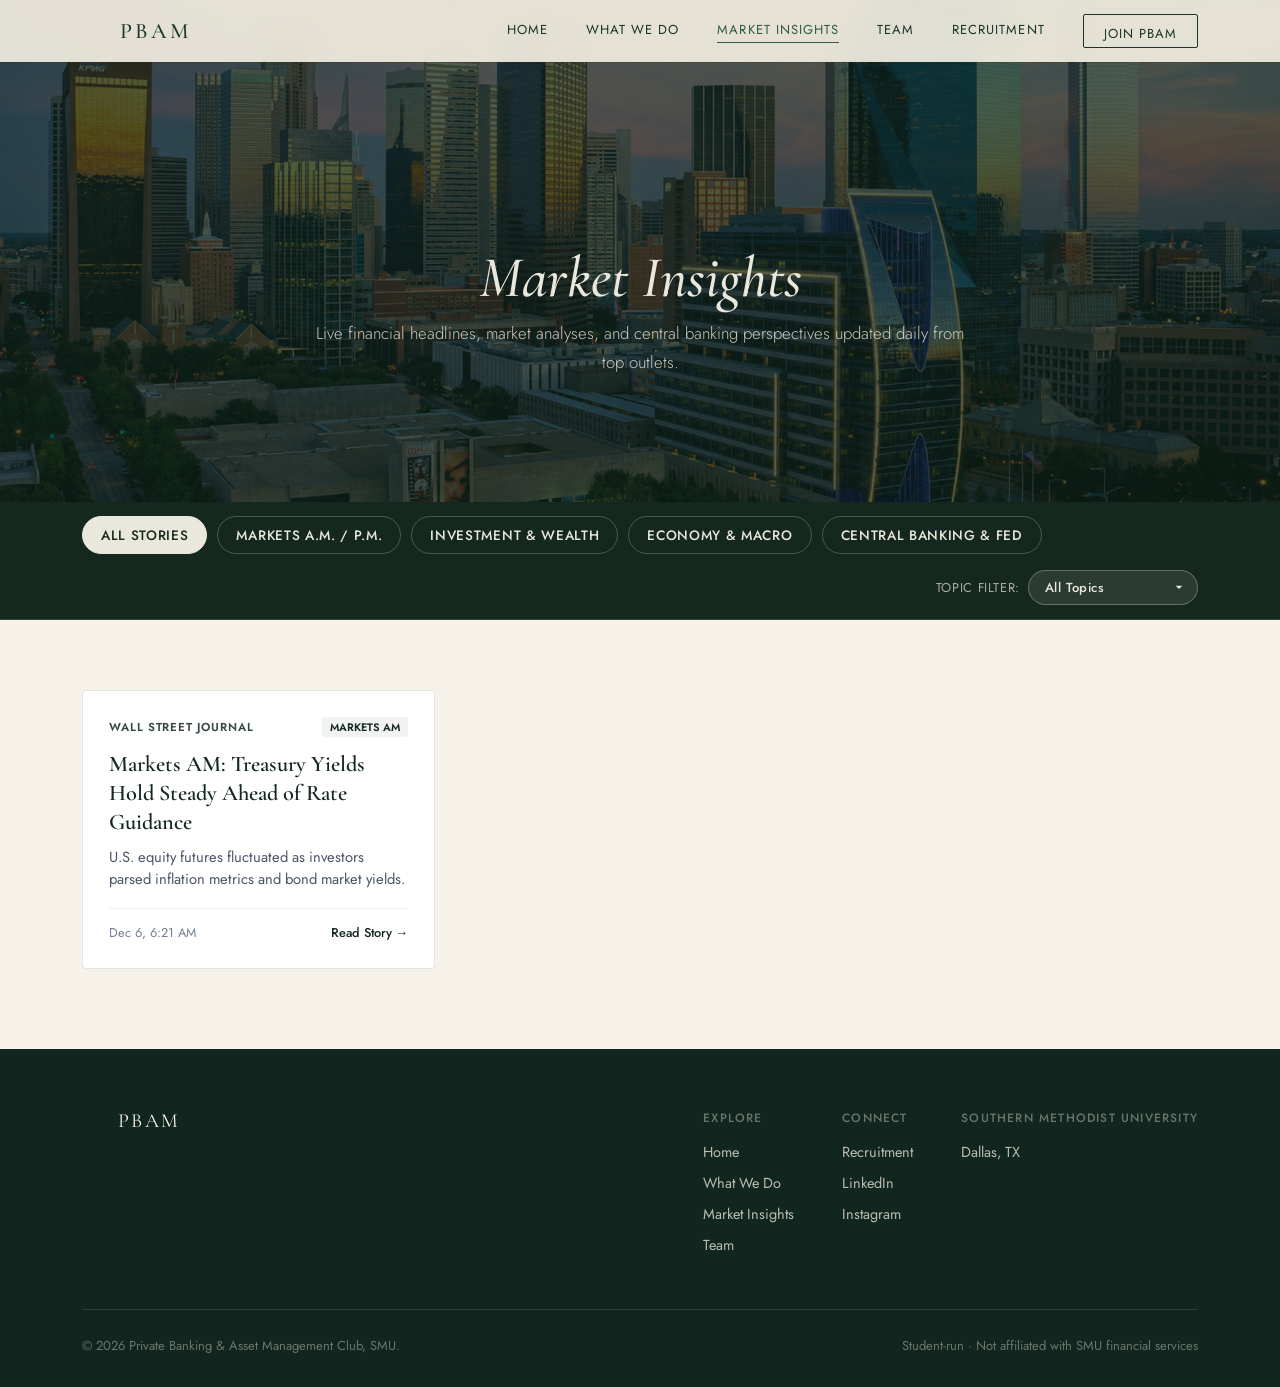
==== market-insights.html @ c7b8194e "markets.final" ====
<!DOCTYPE html>
<html lang="en">
<head>
<meta charset="UTF-8">
<meta name="viewport" content="width=device-width, initial-scale=1.0">
<title>Market Insights — PBAM SMU</title>
<meta name="description" content="Latest financial headlines, market trends, and economic perspectives curated by PBAM.">
<link rel="preconnect" href="https://fonts.googleapis.com">
<link rel="preconnect" href="https://fonts.gstatic.com" crossorigin>
<link href="https://fonts.googleapis.com/css2?family=Cormorant+Garamond:ital,wght@0,400;0,500;0,600;1,400&family=Jost:wght@300;400;500;600&display=swap" rel="stylesheet">
<link rel="stylesheet" href="styles.css">

<style>
  /* HERO SECTION WITH SKYLINE BACKGROUND */
  .page-hero {
    position: relative !important;
    background-image: url('images/dallas-jpm skyline.png') !important;
    background-size: cover !important;
    background-position: center center !important;
    background-repeat: no-repeat !important;
    background-color: #152820 !important;
    overflow: hidden;
    padding: 80px 0 60px 0 !important;
    text-align: center !important;
  }

  .page-hero::before {
    content: "";
    position: absolute;
    top: 0;
    left: 0;
    width: 100%;
    height: 100%;
    background-color: rgba(15, 35, 25, 0.72);
    z-index: 1;
  }

  .page-hero-inner {
    position: relative;
    z-index: 2;
  }

  .page-hero h1 {
    font-family: 'Cormorant Garamond', serif !important;
    font-style: italic !important;
    color: #EAE8DC !important;
    margin: 0 auto 10px auto !important;
  }

  .page-hero p {
    color: rgba(234, 232, 220, 0.85);
    max-width: 650px;
    margin: 0 auto;
    font-size: 1.05rem;
  }

  /* TOPIC TABS & SUB-FILTER BAR INLINE LAYOUT */
  .filter-bar-section {
    background-color: #152820;
    border-bottom: 1px solid rgba(234, 232, 220, 0.15);
    padding: 14px 0;
    position: sticky;
    top: 0;
    z-index: 10;
  }

  .filter-wrapper {
    display: flex;
    justify-content: space-between;
    align-items: center;
    gap: 16px;
    flex-wrap: wrap;
  }

  .filter-tabs {
    display: flex;
    align-items: center;
    gap: 10px;
    flex-wrap: wrap;
  }

  .tab-btn {
    background: transparent;
    border: 1px solid rgba(234, 232, 220, 0.25);
    color: #EAE8DC;
    padding: 8px 18px;
    font-family: 'Jost', sans-serif;
    font-size: 0.85rem;
    font-weight: 500;
    letter-spacing: 0.05em;
    text-transform: uppercase;
    border-radius: 20px;
    cursor: pointer;
    transition: all 0.2s ease;
  }

  .tab-btn:hover,
  .tab-btn.active {
    background-color: #EAE8DC;
    color: #152820;
    border-color: #EAE8DC;
  }

  /* INLINE TOPIC DROPDOWN (FIXED SCALING & WIDTH) */
  .subfilter-container {
    display: flex;
    align-items: center;
    gap: 8px;
    margin-left: auto;
    flex-shrink: 0;
  }

  .subfilter-label {
    color: rgba(234, 232, 220, 0.7);
    font-size: 0.8rem;
    font-family: 'Jost', sans-serif;
    text-transform: uppercase;
    letter-spacing: 0.05em;
    white-space: nowrap;
  }

  .subfilter-select {
    background-color: rgba(234, 232, 220, 0.1);
    color: #EAE8DC;
    border: 1px solid rgba(234, 232, 220, 0.3);
    border-radius: 20px;
    padding: 7px 32px 7px 16px;
    font-family: 'Jost', sans-serif;
    font-size: 0.82rem;
    font-weight: 500;
    letter-spacing: 0.03em;
    cursor: pointer;
    outline: none;
    transition: all 0.2s ease;
    
    /* Locked size and ellipsis truncation */
    width: 170px;
    box-sizing: border-box;
    text-overflow: ellipsis;
    white-space: nowrap;
    overflow: hidden;

    /* Custom drop arrow */
    appearance: none;
    -webkit-appearance: none;
    -moz-appearance: none;
    background-image: url("data:image/svg+xml;utf8,<svg fill='%23EAE8DC' height='16' viewBox='0 0 24 24' width='16' xmlns='http://www.w3.org/2000/svg'><path d='M7 10l5 5 5-5z'/></svg>");
    background-repeat: no-repeat;
    background-position: right 10px center;
  }

  .subfilter-select:hover,
  .subfilter-select:focus {
    background-color: rgba(234, 232, 220, 0.2);
    border-color: #EAE8DC;
  }

  .subfilter-select option {
    background-color: #152820;
    color: #EAE8DC;
  }

  /* INSIGHTS GRID & CARDS */
  .insights-section {
    padding: 50px 0 80px 0;
  }

  .insights-grid {
    display: grid;
    grid-template-columns: repeat(auto-fill, minmax(320px, 1fr));
    gap: 28px;
    margin-top: 20px;
  }

  .insight-card {
    background-color: #ffffff;
    border: 1px solid rgba(21, 40, 32, 0.12);
    border-radius: 4px;
    padding: 26px;
    display: flex;
    flex-direction: column;
    justify-content: space-between;
    transition: transform 0.25s ease, box-shadow 0.25s ease;
    cursor: pointer;
    color: inherit;
  }

  .insight-card:hover {
    transform: translateY(-4px);
    box-shadow: 0 12px 24px rgba(21, 40, 32, 0.08);
  }

  .insight-badge-row {
    display: flex;
    justify-content: space-between;
    align-items: center;
    margin-bottom: 12px;
  }

  .insight-source {
    font-size: 0.72rem;
    font-weight: 600;
    text-transform: uppercase;
    letter-spacing: 0.08em;
    color: #152820;
    opacity: 0.85;
  }

  .insight-category {
    font-size: 0.68rem;
    font-weight: 600;
    text-transform: uppercase;
    padding: 2px 8px;
    background-color: rgba(21, 40, 32, 0.06);
    border-radius: 3px;
    color: #152820;
  }

  .insight-title {
    font-family: 'Cormorant Garamond', serif;
    font-size: 1.4rem;
    line-height: 1.3;
    font-weight: 600;
    color: #152820;
    margin-bottom: 10px;
  }

  .insight-snippet {
    font-size: 0.92rem;
    line-height: 1.5;
    color: #4a5568;
    margin-bottom: 18px;
  }

  .insight-meta {
    font-size: 0.8rem;
    color: #718096;
    display: flex;
    justify-content: space-between;
    align-items: center;
    border-top: 1px solid rgba(0,0,0,0.06);
    padding-top: 14px;
    margin-top: auto;
  }

  .insight-link {
    font-weight: 500;
    color: #152820;
  }

  .loading-state {
    text-align: center;
    padding: 40px;
    font-size: 1.1rem;
    color: #152820;
    grid-column: 1 / -1;
  }

  /* ARTICLE POPUP MODAL STYLES */
  .modal-overlay {
    position: fixed;
    top: 0;
    left: 0;
    width: 100vw;
    height: 100vh;
    background-color: rgba(15, 35, 25, 0.75);
    backdrop-filter: blur(4px);
    display: flex;
    align-items: center;
    justify-content: center;
    z-index: 1000;
    opacity: 0;
    visibility: hidden;
    transition: opacity 0.3s ease, visibility 0.3s ease;
    padding: 20px;
  }

  .modal-overlay.active {
    opacity: 1;
    visibility: visible;
  }

  .modal-container {
    background-color: #ffffff;
    width: 100%;
    max-width: 680px;
    max-height: 85vh;
    border-radius: 8px;
    box-shadow: 0 20px 40px rgba(0, 0, 0, 0.25);
    position: relative;
    display: flex;
    flex-direction: column;
    overflow: hidden;
    animation: modalSlideUp 0.3s ease forwards;
  }

  @keyframes modalSlideUp {
    from { transform: translateY(20px); opacity: 0; }
    to { transform: translateY(0); opacity: 1; }
  }

  .modal-close {
    position: absolute;
    top: 16px;
    right: 20px;
    background: none;
    border: none;
    font-size: 2rem;
    color: #152820;
    cursor: pointer;
    line-height: 1;
    opacity: 0.6;
    transition: opacity 0.2s;
    z-index: 2;
  }

  .modal-close:hover {
    opacity: 1;
  }

  .modal-header {
    padding: 30px 30px 15px 30px;
    border-bottom: 1px solid rgba(21, 40, 32, 0.1);
  }

  .modal-badge-row {
    display: flex;
    gap: 10px;
    align-items: center;
    margin-bottom: 12px;
  }

  .modal-title {
    font-family: 'Cormorant Garamond', serif;
    font-size: 1.8rem;
    line-height: 1.25;
    color: #152820;
    margin: 0 0 10px 0;
  }

  .modal-date {
    font-size: 0.82rem;
    color: #718096;
  }

  .modal-body {
    padding: 24px 30px 30px 30px;
    overflow-y: auto;
    display: flex;
    flex-direction: column;
    gap: 24px;
  }

  .modal-content {
    font-family: 'Jost', sans-serif;
    font-size: 1.05rem;
    line-height: 1.65;
    color: #2d3748;
    white-space: pre-wrap;
  }

  .modal-external-btn {
    display: inline-block;
    align-self: flex-start;
    background-color: #152820;
    color: #EAE8DC;
    padding: 12px 22px;
    border-radius: 4px;
    font-family: 'Jost', sans-serif;
    font-size: 0.88rem;
    font-weight: 500;
    text-decoration: none;
    transition: background-color 0.2s ease;
  }

  .modal-external-btn:hover {
    background-color: #234235;
  }
</style>
</head>
<body>

<a href="#main" class="skip-link">Skip to content</a>

<svg style="display:none">
  <symbol id="col-icon" viewBox="0 0 60 60">
    <line x1="8" y1="10" x2="52" y2="10"/>
    <line x1="11" y1="15" x2="49" y2="15"/>
    <line x1="14" y1="20" x2="17" y2="46"/>
    <line x1="24" y1="20" x2="24" y2="46"/>
    <line x1="30" y1="20" x2="30" y2="46"/>
    <line x1="36" y1="20" x2="36" y2="46"/>
    <line x1="46" y1="20" x2="43" y2="46"/>
    <line x1="9" y1="50" x2="51" y2="50"/>
  </symbol>
</svg>

<header id="siteHeader" class="static-light">
  <nav class="wrap">
    <a href="index.html" class="brand">
      <svg class="col-mark" viewBox="0 0 60 60"><use href="#col-icon"/></svg>
      <span class="brand-name">PBAM</span>
    </a>
    <button class="nav-toggle" id="navToggle" aria-label="Toggle menu">
      <span></span><span></span><span></span>
    </button>
    <div class="nav-links" id="navLinks">
      <a href="index.html">Home</a>
      <a href="what-we-do.html">What We Do</a>
      <a href="market-insights.html" aria-current="page">Market Insights</a>
      <a href="team.html">Team</a>
      <a href="recruitment.html">Recruitment</a>
      <a href="recruitment.html" class="nav-cta">Join PBAM</a>
    </div>
  </nav>
</header>

<main id="main">

  <!-- PAGE HERO -->
  <section class="page-hero">
    <div class="wrap page-hero-inner">
      <h1>Market Insights</h1>
      <p>Live financial headlines, market analyses, and central banking perspectives updated daily from top outlets.</p>
    </div>
  </section>

  <!-- TOPIC TABS & INLINE SUB-TOPIC FILTER BAR -->
  <div class="filter-bar-section">
    <div class="wrap filter-wrapper">
      <div class="filter-tabs">
        <button class="tab-btn active" data-filter="all">All Stories</button>
        <button class="tab-btn" data-filter="markets">Markets A.M. / P.M.</button>
        <button class="tab-btn" data-filter="investment">Investment & Wealth</button>
        <button class="tab-btn" data-filter="economy">Economy & Macro</button>
        <button class="tab-btn" data-filter="fed">Central Banking & Fed</button>
      </div>

      <div class="subfilter-container">
        <span class="subfilter-label">Topic Filter:</span>
        <select id="subtopicSelect" class="subfilter-select">
          <option value="all">All Topics</option>
        </select>
      </div>
    </div>
  </div>

  <!-- INSIGHTS FEED -->
  <section class="insights-section">
    <div class="wrap">
      <div id="news-feed" class="insights-grid">
        <div class="loading-state">Fetching live headlines...</div>
      </div>
    </div>
  </section>

  <!-- ARTICLE POPUP MODAL -->
  <div id="articleModal" class="modal-overlay" aria-hidden="true">
    <div class="modal-container" role="dialog" aria-modal="true">
      <button id="modalCloseBtn" class="modal-close" aria-label="Close modal">&times;</button>
      <div class="modal-header">
        <div class="modal-badge-row">
          <span id="modalSource" class="insight-source"></span>
          <span id="modalCategory" class="insight-category"></span>
        </div>
        <h2 id="modalTitle" class="modal-title"></h2>
        <div id="modalDate" class="modal-date"></div>
      </div>
      <div class="modal-body">
        <div id="modalSnippet" class="modal-content"></div>
        <a id="modalExternalLink" href="#" target="_blank" rel="noopener noreferrer" class="modal-external-btn">
          Read Full Story on Original Source &rarr;
        </a>
      </div>
    </div>
  </div>

</main>

<footer>
  <div class="wrap">
    <div class="foot-top">
      <div class="foot-brand">
        <svg class="col-mark" viewBox="0 0 60 60"><use href="#col-icon"/></svg>
        <span class="foot-brand-name">PBAM</span>
      </div>
      <div class="foot-links">
        <div class="foot-col">
          <h4>Explore</h4>
          <a href="index.html">Home</a>
          <a href="what-we-do.html">What We Do</a>
          <a href="market-insights.html">Market Insights</a>
          <a href="team.html">Team</a>
        </div>
        <div class="foot-col">
          <h4>Connect</h4>
          <a href="recruitment.html">Recruitment</a>
          <a href="https://www.linkedin.com" target="_blank" rel="noopener noreferrer">LinkedIn</a>
          <a href="https://www.instagram.com" target="_blank" rel="noopener noreferrer">Instagram</a>
        </div>
        <div class="foot-col">
          <h4>Southern Methodist University</h4>
          <p>Dallas, TX</p>
        </div>
      </div>
    </div>
    <div class="foot-bottom">
      <span>&copy; 2026 Private Banking &amp; Asset Management Club, SMU.</span>
      <span>Student-run &middot; Not affiliated with SMU financial services</span>
    </div>
  </div>
</footer>

<!-- MULTI-SOURCE RSS FETCH ENGINE -->
<script>
  let allArticles = [];

  const FEEDS = [
    // Custom Zapier Email-to-RSS Feed
    { 
      source: 'Wall Street Journal', 
      topic: 'markets', 
      badgeTopic: 'Markets AM', 
      url: 'https://zapier.com/engine/rss/28527479/pbam-markets-wsj',
      isZapier: true 
    },
    
    // Standard Topics
    { source: 'Wall Street Journal', topic: 'fed', badgeTopic: 'Central Banking', url: 'https://news.google.com/rss/search?q=site:wsj.com+"Federal+Reserve"+OR+"Central+Bank"-politics&hl=en-US&gl=US&ceid=US:en' },
    { source: 'Wall Street Journal', topic: 'economy', badgeTopic: 'Economy', url: 'https://feeds.a.dj.com/rss/RSSWSJDIEconomics.xml' },
    { source: 'Wall Street Journal', topic: 'economy', badgeTopic: 'Consumers', url: 'https://news.google.com/rss/search?q=site:wsj.com+consumer+spending+economy-politics&hl=en-US&gl=US&ceid=US:en' },
    { source: 'Wall Street Journal', topic: 'economy', badgeTopic: 'Housing', url: 'https://news.google.com/rss/search?q=site:wsj.com+housing+real+estate+economy-politics&hl=en-US&gl=US&ceid=US:en' },
    { source: 'Wall Street Journal', topic: 'economy', badgeTopic: 'Jobs', url: 'https://news.google.com/rss/search?q=site:wsj.com+jobs+employment+labor-politics&hl=en-US&gl=US&ceid=US:en' },
    { source: 'Wall Street Journal', topic: 'economy', badgeTopic: 'Trade', url: 'https://news.google.com/rss/search?q=site:wsj.com+trade+imports+exports-politics&hl=en-US&gl=US&ceid=US:en' },

    // Financial Times Feeds
    { source: 'Financial Times', topic: 'economy', badgeTopic: 'US Economy', url: 'https://www.ft.com/us-economy?format=rss' },
    { source: 'Financial Times', topic: 'economy', badgeTopic: 'Global Economy', url: 'https://www.ft.com/global-economy?format=rss' },
    { source: 'Financial Times', topic: 'economy', badgeTopic: 'Emerging Markets', url: 'https://www.ft.com/emerging-markets?format=rss' },
    { source: 'Financial Times', topic: 'investment', badgeTopic: 'Tech', url: 'https://www.ft.com/technology?format=rss' },
    { source: 'Financial Times', topic: 'investment', badgeTopic: 'Companies', url: 'https://www.ft.com/companies?format=rss' },
    
    // Central Banking & J.P. Morgan Insights
    { source: 'Federal Reserve Policy', topic: 'fed', badgeTopic: 'Monetary Policy', url: 'https://news.google.com/rss/search?q="Federal+Reserve"+OR+"Monetary+Policy"+-politics+-election&hl=en-US&gl=US&ceid=US:en' },
    { source: 'J.P. Morgan Private Bank', topic: 'investment', badgeTopic: 'Wealth & Strategy', url: 'https://news.google.com/rss/search?q="J.P.+Morgan+Private+Bank"+insights&hl=en-US&gl=US&ceid=US:en' }
  ];

  const POLITICAL_KEYWORDS = ['election', 'trump', 'biden', 'vance', 'democrat', 'republican', 'campaign', 'vote', 'polling', 'congressional', 'parliament'];
  const ACTION_REQUIRED_KEYWORDS = ['action required', 'set a password', 'verify your account', 'confirm your email', 'reset password'];

  function cleanTitle(rawTitle) {
    if (!rawTitle) return '';
    return rawTitle.replace(/\s*-\s*[^-]+$/, '').trim();
  }

  // Formats date into "MMM D" or "MMM D, h:mm A" depending on includeTime
  function formatArticleDate(dateInput, includeTime = false) {
    if (!dateInput) return '';
    const dateObj = (dateInput instanceof Date) ? dateInput : new Date(dateInput);
    
    if (isNaN(dateObj.getTime())) return '';

    const months = ['Jan', 'Feb', 'Mar', 'Apr', 'May', 'Jun', 'Jul', 'Aug', 'Sep', 'Oct', 'Nov', 'Dec'];
    const month = months[dateObj.getMonth()];
    const day = dateObj.getDate();

    if (!includeTime) {
      return `${month} ${day}`;
    }

    let hours = dateObj.getHours();
    const minutes = dateObj.getMinutes().toString().padStart(2, '0');
    const ampm = hours >= 12 ? 'PM' : 'AM';

    hours = hours % 12;
    hours = hours ? hours : 12;

    return `${month} ${day}, ${hours}:${minutes} ${ampm}`;
  }

  async function fetchZapierFeed(feedUrl) {
    const response = await fetch(feedUrl);
    const text = await response.text();
    const xmlDoc = new DOMParser().parseFromString(text, 'text/xml');
    const items = xmlDoc.querySelectorAll('item');

    return Array.from(items).map(item => {
      const title = item.querySelector('title')?.textContent || 'Market News Update';
      const link = item.querySelector('link')?.textContent || item.querySelector('guid')?.textContent || 'https://www.wsj.com';
      const pubDate = item.querySelector('pubDate')?.textContent || item.querySelector('date')?.textContent || '';
      const rawContent = item.querySelector('description')?.textContent || item.querySelector('encoded')?.textContent || '';

      const tempDiv = document.createElement('div');
      tempDiv.innerHTML = rawContent;
      const fullText = (tempDiv.textContent || tempDiv.innerText || '').trim();

      return {
        title: cleanTitle(title),
        link: link,
        pubDate: pubDate,
        fullContent: fullText,
        snippet: fullText.length > 130 ? fullText.substring(0, 130) + '...' : fullText || 'Click to view story details.'
      };
    });
  }

  async function loadAllFeeds() {
    allArticles = [];
    const now = new Date();
    
    const sevenDaysInMs = 7 * 24 * 60 * 60 * 1000;
    const twentyDaysInMs = 20 * 24 * 60 * 60 * 1000;

    const fetchPromises = FEEDS.map(async (feed) => {
      try {
        let items = [];

        if (feed.isZapier) {
          items = await fetchZapierFeed(feed.url);
        } else {
          const apiUrl = `https://api.rss2json.com/v1/api.json?rss_url=${encodeURIComponent(feed.url)}`;
          const res = await fetch(apiUrl);
          const data = await res.json();
          if (data.status === 'ok' && data.items) {
            items = data.items;
          }
        }

        items.forEach(item => {
          const rawDateStr = item.pubDate || item.pubdate;
          const articleDate = rawDateStr ? new Date(rawDateStr) : null;
          const validDate = (articleDate && !isNaN(articleDate.getTime())) ? articleDate : new Date();

          const cleanedTitle = cleanTitle(item.title);
          const titleLower = cleanedTitle.toLowerCase();
          const contentLower = (item.fullContent || item.description || '').toLowerCase();

          const isActionRequired = ACTION_REQUIRED_KEYWORDS.some(k => titleLower.includes(k) || contentLower.includes(k));
          if (isActionRequired) return;

          const isPolitical = POLITICAL_KEYWORDS.some(keyword => titleLower.includes(keyword));

          const maxAllowedAgeMs = (feed.topic === 'markets') ? twentyDaysInMs : sevenDaysInMs;
          const isRecent = (now - validDate) <= maxAllowedAgeMs || !rawDateStr;

          if (isRecent && !isPolitical) {
            let fullContent = item.fullContent;
            let snippet = item.snippet;

            if (!fullContent) {
              const tempDiv = document.createElement('div');
              tempDiv.innerHTML = item.description || item.content || '';
              fullContent = (tempDiv.textContent || tempDiv.innerText || '').trim();
              snippet = fullContent.length > 130 ? fullContent.substring(0, 130) + '...' : fullContent || 'Click to view story details.';
            }

            let badgeTopic = feed.badgeTopic;
            let externalLink = item.link || 'https://www.wsj.com';

            if (feed.isZapier) {
              const hour = validDate.getHours();

              // Window: 3 AM (inclusive) to 12 PM (exclusive) -> Markets AM
              if (hour >= 3 && hour < 12) {
                badgeTopic = 'Markets AM';
                externalLink = 'https://www.wsj.com/newsletters/markets-am?eafs_enabled=false';
              } else {
                badgeTopic = 'Markets PM';
                externalLink = 'https://www.wsj.com/newsletters/markets-pm?eafs_enabled=false';
              }
            }

            // Only include the time string for Markets AM / PM articles
            const isMarketAmPm = badgeTopic === 'Markets AM' || badgeTopic === 'Markets PM';

            allArticles.push({
              title: cleanedTitle,
              link: externalLink,
              source: feed.source,
              topic: feed.topic,
              badgeTopic: badgeTopic,
              date: validDate,
              dateStr: formatArticleDate(validDate, isMarketAmPm),
              snippet: snippet,
              fullContent: fullContent || snippet
            });
          }
        });
      } catch (err) {
        console.warn(`Failed loading feed: ${feed.source}`, err);
      }
    });

    await Promise.all(fetchPromises);

    allArticles.sort((a, b) => b.date - a.date);

    if (allArticles.length === 0) {
      renderFallbackArticles();
    } else {
      updateSubtopicDropdown('all');
      renderArticles('all', 'all');
    }
  }

  function updateSubtopicDropdown(filterCategory) {
    const select = document.getElementById('subtopicSelect');
    select.innerHTML = '<option value="all">All Topics</option>';

    const categoryArticles = filterCategory === 'all'
      ? allArticles
      : allArticles.filter(a => a.topic === filterCategory);

    const uniqueTopics = [...new Set(categoryArticles.map(a => a.badgeTopic))].sort();

    uniqueTopics.forEach(topic => {
      const option = document.createElement('option');
      option.value = topic;
      option.textContent = topic;
      select.appendChild(option);
    });
  }

  function renderArticles(filterCategory, filterSubtopic = 'all') {
    const feedContainer = document.getElementById('news-feed');
    feedContainer.innerHTML = '';

    let filtered = filterCategory === 'all' 
      ? allArticles 
      : allArticles.filter(a => a.topic === filterCategory);

    if (filterSubtopic !== 'all') {
      filtered = filtered.filter(a => a.badgeTopic === filterSubtopic);
    }

    if (filtered.length === 0) {
      feedContainer.innerHTML = '<div class="loading-state">No stories found matching this topic filter.</div>';
      return;
    }

    filtered.forEach((item) => {
      const card = document.createElement('div');
      card.className = 'insight-card';

      card.innerHTML = `
        <div>
          <div class="insight-badge-row">
            <span class="insight-source">${item.source}</span>
            <span class="insight-category">${item.badgeTopic}</span>
          </div>
          <div class="insight-title">${item.title}</div>
          <div class="insight-snippet">${item.snippet}</div>
        </div>
        <div class="insight-meta">
          <span>${item.dateStr}</span>
          <span class="insight-link">Read Story &rarr;</span>
        </div>
      `;

      card.addEventListener('click', () => openArticleModal(item));
      feedContainer.appendChild(card);
    });
  }

  function renderFallbackArticles() {
    const now = new Date();
    allArticles = [
      { 
        title: "Markets AM: Treasury Yields Hold Steady Ahead of Rate Guidance", 
        link: "https://www.wsj.com/newsletters/markets-am?eafs_enabled=false", 
        source: "Wall Street Journal", 
        topic: "markets", 
        badgeTopic: "Markets AM", 
        date: now, 
        dateStr: formatArticleDate(now, true), 
        snippet: "U.S. equity futures fluctuated as investors parsed inflation metrics and bond market yields.",
        fullContent: "U.S. equity futures fluctuated as investors parsed inflation metrics and bond market yields. Federal Reserve officials are closely watching upcoming CPI data to evaluate upcoming monetary policy options."
      }
    ];
    updateSubtopicDropdown('all');
    renderArticles('all', 'all');
  }

  /* MODAL CONTROL FUNCTIONS */
  function openArticleModal(item) {
    document.getElementById('modalSource').textContent = item.source;
    document.getElementById('modalCategory').textContent = item.badgeTopic;
    document.getElementById('modalTitle').textContent = item.title;
    document.getElementById('modalDate').textContent = item.dateStr;
    document.getElementById('modalSnippet').textContent = item.fullContent || item.snippet;
    document.getElementById('modalExternalLink').href = item.link;

    const modal = document.getElementById('articleModal');
    modal.classList.add('active');
    modal.setAttribute('aria-hidden', 'false');
    document.body.style.overflow = 'hidden';
  }

  function closeArticleModal() {
    const modal = document.getElementById('articleModal');
    modal.classList.remove('active');
    modal.setAttribute('aria-hidden', 'true');
    document.body.style.overflow = '';
  }

  /* EVENT LISTENERS */
  document.getElementById('modalCloseBtn').addEventListener('click', closeArticleModal);

  document.getElementById('articleModal').addEventListener('click', (e) => {
    if (e.target.id === 'articleModal') {
      closeArticleModal();
    }
  });

  document.addEventListener('keydown', (e) => {
    if (e.key === 'Escape') {
      closeArticleModal();
    }
  });

  document.querySelectorAll('.tab-btn').forEach(btn => {
    btn.addEventListener('click', (e) => {
      document.querySelectorAll('.tab-btn').forEach(b => b.classList.remove('active'));
      e.target.classList.add('active');
      const categoryFilter = e.target.getAttribute('data-filter');
      
      updateSubtopicDropdown(categoryFilter);
      renderArticles(categoryFilter, 'all');
    });
  });

  document.getElementById('subtopicSelect').addEventListener('change', (e) => {
    const activeTab = document.querySelector('.tab-btn.active').getAttribute('data-filter');
    const selectedSubtopic = e.target.value;
    renderArticles(activeTab, selectedSubtopic);
  });

  document.addEventListener('DOMContentLoaded', loadAllFeeds);
</script>

<script src="script.js"></script>
</body>
</html>
---- styles.css ----
/* =========================================================
   PBAM — Private Banking & Asset Management Club, SMU
   Palette: Cream #F3EEE1 / Cream-2 #EAE3D2 / Sage #95AC91
            Forest #3E6B50 / Ink #152820 / Ink-2 #0F1E17
   ========================================================= */

:root{
  --cream:#F6F2E9;
  --cream-2:#EBEAE0;
  --sage:#8EAA95;
  --forest:#2E5A46;
  --ink:#18352A;
  --ink-2:#11261E;
  --line: rgba(21,40,32,0.16);
  --line-light: rgba(246,242,233,0.28);
  --serif: 'Cormorant Garamond', serif;
  --sans: 'Jost', sans-serif;
}
*{margin:0;padding:0;box-sizing:border-box;}
html{scroll-behavior:smooth;}
body{
  background:var(--cream);
  color:var(--ink);
  font-family:var(--sans);
  font-weight:400;
  -webkit-font-smoothing:antialiased;
  overflow-x:hidden;
}
a{color:inherit;text-decoration:none;}
img{max-width:100%;display:block;}
.wrap{max-width:1180px;margin:0 auto;padding:0 32px;}
.eyebrow{
  font-family:var(--sans);
  font-size:12.5px;
  letter-spacing:0.24em;
  text-transform:uppercase;
  font-weight:500;
  color:var(--forest);
}
.eyebrow.on-dark{color:var(--sage);}
h1,h2,h3{font-family:var(--serif);font-weight:500;line-height:1.05;}
:focus-visible{outline:2px solid var(--forest);outline-offset:3px;}
@media (prefers-reduced-motion: reduce){
  *{animation:none !important; transition:none !important;}
  html{scroll-behavior:auto;}
}

/* ---------- Skip link ---------- */
.skip-link{
  position:absolute;left:-999px;top:auto;
  background:var(--ink);color:var(--cream);
  padding:10px 18px;z-index:200;
}
.skip-link:focus{left:16px;top:16px;}

/* ---------- Column mark (shared motif, echoes the club logo) ---------- */
.col-mark{display:block;}
.col-mark path, .col-mark line{
  stroke:currentColor;
  stroke-width:2;
  fill:none;
  stroke-linecap:round;
}

/* ---------- Nav ---------- */
header{
  position:fixed;top:0;left:0;right:0;z-index:100;
  padding:22px 0;
  transition:background .4s ease, padding .4s ease, box-shadow .4s ease;
}
header.scrolled{
  background:rgba(243,238,225,0.92);
  backdrop-filter:blur(10px);
  padding:14px 0;
  box-shadow:0 1px 0 var(--line);
}
/* Inner pages (no full dark hero under the nav) start "scrolled" */
header.static-light{
  background:rgba(243,238,225,0.92);
  backdrop-filter:blur(10px);
  padding:14px 0;
  box-shadow:0 1px 0 var(--line);
}
header.static-light .brand,
header.static-light .nav-links a,
header.static-light .nav-cta{color:var(--ink);}
header.static-light .nav-cta{border-color:var(--ink);}
header.static-light .nav-cta:hover{background:var(--ink);color:var(--cream);}

nav{display:flex;align-items:center;justify-content:space-between;}
.brand{display:flex;align-items:center;gap:12px;color:var(--cream);transition:color .4s ease;}
header.scrolled .brand{color:var(--ink);}
.brand .col-mark{width:26px;height:26px;}
.brand-name{font-family:var(--serif);font-size:22px;letter-spacing:0.14em;font-weight:500;}
.nav-links{display:flex;gap:38px;align-items:center;}
.nav-links a{
  font-size:13px;letter-spacing:0.08em;text-transform:uppercase;
  color:var(--cream);position:relative;padding-bottom:4px;
  transition:color .4s ease;
}
header.scrolled .nav-links a{color:var(--ink);}
.nav-links a::after{
  content:'';position:absolute;left:0;bottom:0;width:0;height:1px;
  background:currentColor;transition:width .3s ease;
}
.nav-links a:hover::after,
.nav-links a[aria-current="page"]::after{width:100%;}
.nav-links a[aria-current="page"]{color:var(--sage);}
header.scrolled .nav-links a[aria-current="page"],
header.static-light .nav-links a[aria-current="page"]{color:var(--forest);}
.nav-cta{
  border:1px solid var(--cream);padding:9px 20px;border-radius:2px;
  font-size:12px;letter-spacing:0.1em;text-transform:uppercase;
  color:var(--cream);transition:all .3s ease;
}
header.scrolled .nav-cta{border-color:var(--ink);color:var(--ink);}
.nav-cta:hover{background:var(--cream);color:var(--ink);}
header.scrolled .nav-cta:hover{background:var(--ink);color:var(--cream);}
.nav-toggle{display:none;}

/* ---------- Big hero (home page) ---------- */
.hero{
  position:relative;min-height:100vh;background:var(--ink);color:var(--cream);
  display:flex;align-items:center;overflow:hidden;
}
.hero-cols{position:absolute;inset:0;display:flex;justify-content:space-between;opacity:0.5;pointer-events:none;}
.hero-cols svg{height:100%;width:auto;color:var(--sage);opacity:0.14;}
.hero-inner{position:relative;z-index:2;padding:180px 0 120px;}
.hero .eyebrow{margin-bottom:22px;display:flex;align-items:center;gap:12px;}
.hero .eyebrow .rule{width:34px;height:1px;background:var(--sage);display:inline-block;}
.hero h1{font-size:clamp(42px,6.2vw,84px);max-width:920px;color:var(--cream);}
.hero h1 em{font-style:italic;color:var(--sage);}
.hero-sub{max-width:560px;margin-top:30px;font-size:17px;line-height:1.75;color:rgba(243,238,225,0.78);font-weight:300;}
.hero-actions{display:flex;gap:18px;margin-top:44px;flex-wrap:wrap;}
.hero-base{position:absolute;bottom:0;left:0;right:0;height:1px;background:linear-gradient(90deg, transparent, var(--line-light), transparent);}

/* ---------- Small hero (inner pages) ---------- */
.page-hero{background:var(--ink);color:var(--cream);position:relative;overflow:hidden;}
.page-hero-inner{position:relative;z-index:2;padding:168px 0 64px;}
.page-hero .eyebrow{margin-bottom:16px;display:flex;align-items:center;gap:12px;}
.page-hero .eyebrow .rule{width:34px;height:1px;background:var(--sage);display:inline-block;}
.page-hero h1{font-size:clamp(34px,5vw,58px);color:var(--cream);max-width:20ch;}
.page-hero p{max-width:56ch;margin-top:18px;font-size:16px;line-height:1.75;color:rgba(243,238,225,0.72);font-weight:300;}
.page-hero .col-mark{position:absolute;right:-40px;top:50%;transform:translateY(-50%);width:280px;height:280px;color:var(--sage);opacity:0.08;pointer-events:none;}

/* ---------- Buttons ---------- */
.btn{
  display:inline-flex;align-items:center;gap:10px;padding:15px 30px;
  font-size:12.5px;letter-spacing:0.12em;text-transform:uppercase;
  border-radius:2px;transition:all .3s ease;font-weight:500;
}
.btn-primary{background:var(--sage);color:var(--ink-2);}
.btn-primary:hover{background:var(--cream);}
.btn-ghost{border:1px solid var(--line-light);color:var(--cream);}
.btn-ghost:hover{background:rgba(243,238,225,0.08);border-color:rgba(243,238,225,0.5);}
.btn-outline-dark{border:1px solid var(--ink);color:var(--ink);}
.btn-outline-dark:hover{background:var(--ink);color:var(--cream);}

/* ---------- Section scaffolding ---------- */
section{padding:130px 0;position:relative;}
section.tight{padding:90px 0;}
section.flush-top{padding-top:56px;}
.section-head{max-width:640px;margin-bottom:64px;}
.section-head .eyebrow{margin-bottom:18px;}
.section-head h2{font-size:clamp(32px,4vw,48px);}
.section-head p{margin-top:20px;font-size:16px;line-height:1.75;color:rgba(21,40,32,0.68);font-weight:300;}
.section-head.centered{margin-left:auto;margin-right:auto;text-align:center;}

/* ---------- About / overview ---------- */
.about{background:var(--cream);}
.about-grid{display:grid;grid-template-columns:1fr 1fr;gap:70px;align-items:start;}
.about-figure{
  position:relative;background:var(--forest) url("images/dallas-skyline.jpg") center/cover no-repeat;aspect-ratio:4/5;border-radius:2px;
  display:flex;align-items:center;justify-content:center;overflow:hidden;
}
.about-figure .col-mark{width:44%;color:var(--cream);opacity:0.9;}
.about-figure::after{
  content:'';position:absolute;inset:0;
  background:radial-gradient(120% 120% at 20% 15%, rgba(0,0,0,0.28), transparent 60%);
}
.about-copy .eyebrow{margin-bottom:20px;}
.about-copy h2{font-size:clamp(28px,3.4vw,40px);margin-bottom:26px;}
.about-copy p{font-size:17px;line-height:1.85;color:rgba(21,40,32,0.72);font-weight:300;margin-bottom:20px;}
.about-copy p.lede{
  font-family:var(--serif);font-size:24px;font-style:italic;color:var(--ink);line-height:1.5;
  border-left:2px solid var(--forest);padding-left:22px;margin-bottom:30px;
}

/* ---------- Stat strip ---------- */
.stats{
  display:flex;flex-wrap:wrap;gap:40px;
  border-top:1px solid var(--line-light);border-bottom:1px solid var(--line-light);
  padding:36px 0;
}
.stat{flex:1 1 160px;}
.stat .value{font-family:var(--serif);font-size:2.2rem;color:var(--cream);display:block;}
.stat .label{font-size:0.76rem;letter-spacing:0.1em;text-transform:uppercase;color:var(--sage);}

/* ---------- What we do / practice grid ---------- */
.practice{background:var(--ink);color:var(--cream);}
.practice .section-head p{color:rgba(243,238,225,0.68);}
.practice-grid{
  display:grid;grid-template-columns:repeat(3,1fr);gap:1px;
  background:var(--line-light);border:1px solid var(--line-light);
}
.practice-card{background:var(--ink);padding:48px 38px;transition:background .35s ease;}
.practice-card:hover{background:var(--ink-2);}
.practice-card .col-mark{width:30px;height:30px;color:var(--sage);margin-bottom:26px;}
.practice-card h3{font-size:23px;margin-bottom:14px;color:var(--cream);}
.practice-card p{font-size:15px;line-height:1.75;color:rgba(243,238,225,0.62);font-weight:300;}

/* ---------- Extra offerings (open-ended list, not "the only 3") ---------- */
.more-list{
  display:grid;grid-template-columns:repeat(2,1fr);gap:1px;
  background:var(--line);border:1px solid var(--line);margin-top:1px;
}
.more-item{background:var(--cream);padding:26px 32px;display:flex;align-items:center;gap:16px;}
.more-item .col-mark{width:20px;height:20px;color:var(--forest);flex:none;}
.more-item span{font-size:15px;color:rgba(21,40,32,0.78);}

/* ---------- Team ---------- */
.team{background:var(--cream-2);}
.team-grid{display:grid;grid-template-columns:repeat(4,1fr);gap:36px 28px;}
.team-card{text-align:left;}
.team-photo{
  aspect-ratio:3/3.6;background:var(--forest);border-radius:2px;
  position:relative;overflow:hidden;margin-bottom:18px;
}
.team-photo .col-mark{position:absolute;width:38%;top:50%;left:50%;transform:translate(-50%,-50%);color:rgba(243,238,225,0.5);}
.team-name{font-family:var(--serif);font-size:20px;font-weight:600;}
.team-role{font-size:12px;letter-spacing:0.06em;text-transform:uppercase;color:var(--forest);margin-top:6px;}
.team-note{
  margin-top:56px;padding:26px 30px;border:1px dashed var(--line);border-radius:2px;
  font-size:14px;color:rgba(21,40,32,0.62);line-height:1.7;max-width:640px;
}
.analysts .team-photo{background:var(--sage);}
.analysts .team-photo .col-mark{color:rgba(21,40,32,0.35);}

/* ---------- Dallas skyline (home) ---------- */
.skyline-placeholder{
  border:1px dashed var(--line);border-radius:2px;
  aspect-ratio:21/8;
  display:flex;flex-direction:column;align-items:center;justify-content:center;
  text-align:center;background:var(--cream-2);gap:10px;padding:32px;
}
.skyline-placeholder .col-mark{width:30px;height:30px;color:var(--forest);opacity:0.6;margin-bottom:4px;}
.skyline-placeholder p{max-width:44ch;color:rgba(21,40,32,0.6);font-size:15px;font-weight:300;}
.skyline-photo{aspect-ratio:21/8;border-radius:2px;overflow:hidden;}
.skyline-photo img{width:100%;height:100%;object-fit:cover;}

/* ---------- Placeholder panel (recruitment) ---------- */
.placeholder-panel{
  border:1px dashed var(--line);border-radius:2px;
  padding:70px 40px;text-align:center;max-width:680px;margin:0 auto;
  background:var(--cream);
}
.placeholder-panel .col-mark{width:36px;height:36px;color:var(--forest);margin:0 auto 24px;opacity:0.7;}
.placeholder-panel h2{margin-bottom:14px;}
.placeholder-panel p{color:rgba(21,40,32,0.66);font-size:16px;line-height:1.75;font-weight:300;}

/* ---------- Footer ---------- */
footer{background:var(--ink-2);color:rgba(243,238,225,0.7);padding:60px 0 32px;}
.foot-top{
  display:flex;justify-content:space-between;align-items:flex-start;
  padding-bottom:44px;border-bottom:1px solid rgba(243,238,225,0.12);
  flex-wrap:wrap;gap:32px;
}
.foot-brand{display:flex;align-items:center;gap:12px;color:var(--cream);}
.foot-brand .col-mark{width:24px;height:24px;}
.foot-brand-name{font-family:var(--serif);font-size:20px;letter-spacing:0.12em;}
.foot-links{display:flex;gap:48px;flex-wrap:wrap;}
.foot-col h4{font-size:12px;letter-spacing:0.1em;text-transform:uppercase;color:rgba(243,238,225,0.4);margin-bottom:14px;font-weight:500;}
.foot-col a, .foot-col p{display:block;font-size:14.5px;margin-bottom:10px;color:rgba(243,238,225,0.75);}
.foot-col a:hover{color:var(--sage);}
.foot-bottom{
  display:flex;justify-content:space-between;align-items:center;
  padding-top:26px;font-size:13px;color:rgba(243,238,225,0.4);flex-wrap:wrap;gap:12px;
}

/* ---------- Reveal on scroll ---------- */
.reveal{opacity:0;transform:translateY(22px);transition:opacity .8s ease, transform .8s ease;}
.reveal.in{opacity:1;transform:translateY(0);}

/* ---------- Responsive ---------- */
@media (max-width:980px){
  .about-grid{grid-template-columns:1fr;}
  .practice-grid{grid-template-columns:1fr;}
  .more-list{grid-template-columns:1fr;}
  .team-grid{grid-template-columns:repeat(2,1fr);}
  .page-hero .col-mark{display:none;}
}
@media (max-width:720px){
  .wrap{padding:0 22px;}
  .nav-links{
    position:fixed;top:0;right:0;height:100vh;width:78%;max-width:320px;
    background:var(--ink);flex-direction:column;justify-content:center;
    align-items:flex-start;gap:28px;padding:0 40px;
    transform:translateX(100%);transition:transform .4s ease;
  }
  .nav-links.open{transform:translateX(0);}
  .nav-links a{color:var(--cream);font-size:14px;}
  .nav-links a[aria-current="page"]{color:var(--sage);}
  .nav-cta{display:none;}
  .nav-toggle{display:flex;flex-direction:column;gap:5px;background:none;border:none;cursor:pointer;z-index:110;padding:8px;}
  .nav-toggle span{width:22px;height:1.5px;background:var(--cream);transition:all .3s ease;}
  header.scrolled .nav-toggle span,
  header.static-light .nav-toggle span{background:var(--ink);}
  header.nav-open .nav-toggle span{background:var(--cream) !important;}
  .hero-inner{padding:150px 0 90px;}
  .page-hero-inner{padding:140px 0 56px;}
  section{padding:90px 0;}
  section.tight{padding:64px 0;}
  .foot-top{flex-direction:column;}
  .team-grid{grid-template-columns:1fr 1fr;gap:24px 18px;}
}
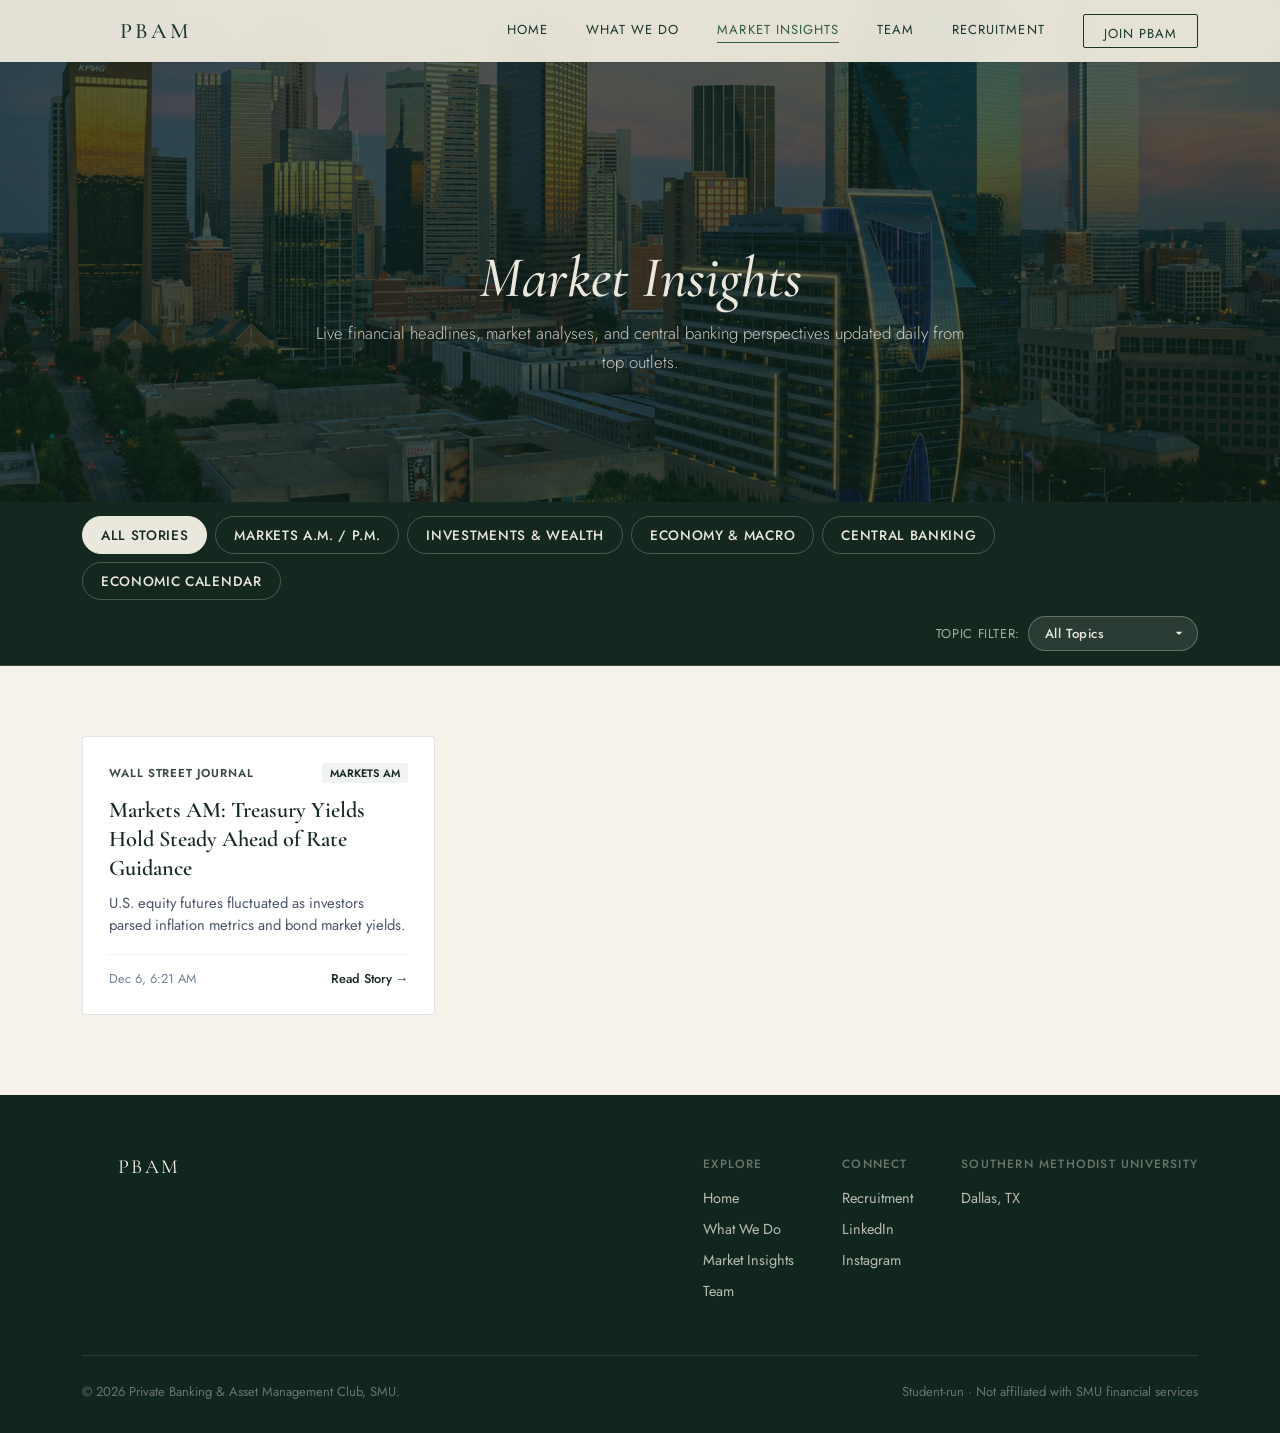
==== commit 1f869073: "Adding Econ Cal" ====
--- a/market-insights.html
+++ b/market-insights.html
@@ -75,7 +75,7 @@
   .filter-tabs {
     display: flex;
     align-items: center;
-    gap: 10px;
+    gap: 8px;
     flex-wrap: wrap;
   }
 
@@ -101,7 +101,7 @@
     border-color: #EAE8DC;
   }
 
-  /* INLINE TOPIC DROPDOWN (FIXED SCALING & WIDTH) */
+  /* INLINE TOPIC DROPDOWN */
   .subfilter-container {
     display: flex;
     align-items: center;
@@ -132,15 +132,11 @@
     cursor: pointer;
     outline: none;
     transition: all 0.2s ease;
-    
-    /* Locked size and ellipsis truncation */
     width: 170px;
     box-sizing: border-box;
     text-overflow: ellipsis;
     white-space: nowrap;
     overflow: hidden;
-
-    /* Custom drop arrow */
     appearance: none;
     -webkit-appearance: none;
     -moz-appearance: none;
@@ -375,6 +371,34 @@
 
   .modal-external-btn:hover {
     background-color: #234235;
+  }
+
+  /* RESPONSIVE MEDIA QUERIES */
+  @media screen and (max-width: 1024px) {
+    .page-hero h1 { font-size: 2.8rem !important; }
+    .insights-grid { grid-template-columns: repeat(2, 1fr); gap: 20px; }
+  }
+
+  @media screen and (max-width: 768px) {
+    .page-hero { padding: 60px 0 40px 0 !important; }
+    .page-hero h1 { font-size: 2.2rem !important; }
+    .filter-wrapper { flex-direction: column; align-items: stretch; gap: 12px; }
+    .filter-tabs { justify-content: flex-start; overflow-x: auto; white-space: nowrap; padding-bottom: 6px; -webkit-overflow-scrolling: touch; }
+    .tab-btn { padding: 6px 14px; font-size: 0.78rem; flex-shrink: 0; }
+    .subfilter-container { margin-left: 0; justify-content: space-between; width: 100%; }
+    .subfilter-select { width: 60%; }
+    .insights-grid { grid-template-columns: 1fr; }
+    .modal-container { max-height: 90vh; margin: 10px; }
+    .modal-header, .modal-body { padding: 20px; }
+    .modal-title { font-size: 1.4rem; }
+  }
+
+  @media screen and (max-width: 480px) {
+    .page-hero h1 { font-size: 1.8rem !important; }
+    .subfilter-container { flex-direction: column; align-items: flex-start; gap: 6px; }
+    .subfilter-select { width: 100%; }
+    .insight-card { padding: 18px; }
+    .insight-title { font-size: 1.25rem; }
   }
 </style>
 </head>
@@ -431,9 +455,10 @@
       <div class="filter-tabs">
         <button class="tab-btn active" data-filter="all">All Stories</button>
         <button class="tab-btn" data-filter="markets">Markets A.M. / P.M.</button>
-        <button class="tab-btn" data-filter="investment">Investment & Wealth</button>
+        <button class="tab-btn" data-filter="investment">Investments & Wealth</button>
         <button class="tab-btn" data-filter="economy">Economy & Macro</button>
-        <button class="tab-btn" data-filter="fed">Central Banking & Fed</button>
+        <button class="tab-btn" data-filter="fed">Central Banking</button>
+        <button class="tab-btn" data-filter="economic-calendar">Economic Calendar</button>
       </div>
 
       <div class="subfilter-container">
@@ -515,17 +540,34 @@
 <script>
   let allArticles = [];
 
+  // Per-Tab Rolling Window Configuration (in Days)
+  const TAB_ROLLING_WINDOWS = {
+    'investment': 7,          // Investment & Wealth: 7 days
+    'economy': 14,            // Economy & Macro: 14 days
+    'fed': 14,                // Central Banks & Fed: 14 days
+    'economic-calendar': 30   // Economic Calendar: 30 days
+  };
+
   const FEEDS = [
-    // Custom Zapier Email-to-RSS Feed
+    // Markets AM / PM Zapier Feed
     { 
       source: 'Wall Street Journal', 
       topic: 'markets', 
       badgeTopic: 'Markets AM', 
       url: 'https://zapier.com/engine/rss/28527479/pbam-markets-wsj',
-      isZapier: true 
+      isZapierMarkets: true 
+    },
+
+    // CNBC Investment & Wealth Zapier Feed
+    { 
+      source: 'CNBC', 
+      topic: 'investment', 
+      badgeTopic: 'Wealth', 
+      url: 'https://zapier.com/engine/rss/28527479/pbam-cnbc-wealth',
+      isZapierCnbc: true 
     },
     
-    // Standard Topics
+    // Standard Topics & Outlets
     { source: 'Wall Street Journal', topic: 'fed', badgeTopic: 'Central Banking', url: 'https://news.google.com/rss/search?q=site:wsj.com+"Federal+Reserve"+OR+"Central+Bank"-politics&hl=en-US&gl=US&ceid=US:en' },
     { source: 'Wall Street Journal', topic: 'economy', badgeTopic: 'Economy', url: 'https://feeds.a.dj.com/rss/RSSWSJDIEconomics.xml' },
     { source: 'Wall Street Journal', topic: 'economy', badgeTopic: 'Consumers', url: 'https://news.google.com/rss/search?q=site:wsj.com+consumer+spending+economy-politics&hl=en-US&gl=US&ceid=US:en' },
@@ -553,11 +595,19 @@
     return rawTitle.replace(/\s*-\s*[^-]+$/, '').trim();
   }
 
-  // Formats date into "MMM D" or "MMM D, h:mm A" depending on includeTime
+  function parseRSSDate(dateStr) {
+    if (!dateStr) return null;
+    let d = new Date(dateStr);
+    if (!isNaN(d.getTime())) return d;
+
+    const cleaned = dateStr.replace(/(\+\d{2})(\d{2})$/, '$1:$2');
+    d = new Date(cleaned);
+    return !isNaN(d.getTime()) ? d : null;
+  }
+
   function formatArticleDate(dateInput, includeTime = false) {
     if (!dateInput) return '';
     const dateObj = (dateInput instanceof Date) ? dateInput : new Date(dateInput);
-    
     if (isNaN(dateObj.getTime())) return '';
 
     const months = ['Jan', 'Feb', 'Mar', 'Apr', 'May', 'Jun', 'Jul', 'Aug', 'Sep', 'Oct', 'Nov', 'Dec'];
@@ -586,9 +636,16 @@
 
     return Array.from(items).map(item => {
       const title = item.querySelector('title')?.textContent || 'Market News Update';
-      const link = item.querySelector('link')?.textContent || item.querySelector('guid')?.textContent || 'https://www.wsj.com';
-      const pubDate = item.querySelector('pubDate')?.textContent || item.querySelector('date')?.textContent || '';
+      const link = item.querySelector('link')?.textContent || item.querySelector('guid')?.textContent || 'https://www.cnbc.com';
+      
+      const rawDate = item.querySelector('pubDate')?.textContent || 
+                      item.querySelector('pubdate')?.textContent || 
+                      item.querySelector('date')?.textContent || 
+                      item.querySelector('updated')?.textContent || 
+                      item.getElementsByTagName('dc:date')[0]?.textContent || '';
+
       const rawContent = item.querySelector('description')?.textContent || item.querySelector('encoded')?.textContent || '';
+      const author = item.querySelector('author')?.textContent || item.querySelector('creator')?.textContent || '';
 
       const tempDiv = document.createElement('div');
       tempDiv.innerHTML = rawContent;
@@ -597,25 +654,36 @@
       return {
         title: cleanTitle(title),
         link: link,
-        pubDate: pubDate,
+        pubDate: rawDate,
+        author: author,
         fullContent: fullText,
         snippet: fullText.length > 130 ? fullText.substring(0, 130) + '...' : fullText || 'Click to view story details.'
       };
     });
   }
 
+  // Filter out articles that exceed a tab's rolling window
+  function isWithinTabRollingWindow(pubDate, topic) {
+    if (topic === 'markets') return true; // Handled by Markets AM/PM today-start rule
+
+    const windowDays = TAB_ROLLING_WINDOWS[topic];
+    if (!windowDays) return true;
+
+    const now = new Date();
+    const cutoffDate = new Date(now.getFullYear(), now.getMonth(), now.getDate() - windowDays);
+    return pubDate >= cutoffDate;
+  }
+
   async function loadAllFeeds() {
     allArticles = [];
     const now = new Date();
-    
-    const sevenDaysInMs = 7 * 24 * 60 * 60 * 1000;
-    const twentyDaysInMs = 20 * 24 * 60 * 60 * 1000;
+    const todayStart = new Date(now.getFullYear(), now.getMonth(), now.getDate());
 
     const fetchPromises = FEEDS.map(async (feed) => {
       try {
         let items = [];
 
-        if (feed.isZapier) {
+        if (feed.isZapierMarkets || feed.isZapierCnbc) {
           items = await fetchZapierFeed(feed.url);
         } else {
           const apiUrl = `https://api.rss2json.com/v1/api.json?rss_url=${encodeURIComponent(feed.url)}`;
@@ -627,64 +695,99 @@
         }
 
         items.forEach(item => {
-          const rawDateStr = item.pubDate || item.pubdate;
-          const articleDate = rawDateStr ? new Date(rawDateStr) : null;
-          const validDate = (articleDate && !isNaN(articleDate.getTime())) ? articleDate : new Date();
+          const rawDateStr = item.pubDate || item.pubdate || item.created;
+          const parsedDate = parseRSSDate(rawDateStr);
+          const validDate = parsedDate || null;
+
+          if (!validDate) return;
 
           const cleanedTitle = cleanTitle(item.title);
           const titleLower = cleanedTitle.toLowerCase();
           const contentLower = (item.fullContent || item.description || '').toLowerCase();
-
+          const authorLower = (item.author || '').toLowerCase();
+
+          // Explicitly remove "Inflation Break"
+          if (titleLower.includes('inflation break')) return;
+
+          // Filter out spam/system actions
           const isActionRequired = ACTION_REQUIRED_KEYWORDS.some(k => titleLower.includes(k) || contentLower.includes(k));
           if (isActionRequired) return;
 
+          // Filter out political articles
           const isPolitical = POLITICAL_KEYWORDS.some(keyword => titleLower.includes(keyword));
-
-          const maxAllowedAgeMs = (feed.topic === 'markets') ? twentyDaysInMs : sevenDaysInMs;
-          const isRecent = (now - validDate) <= maxAllowedAgeMs || !rawDateStr;
-
-          if (isRecent && !isPolitical) {
-            let fullContent = item.fullContent;
-            let snippet = item.snippet;
-
-            if (!fullContent) {
-              const tempDiv = document.createElement('div');
-              tempDiv.innerHTML = item.description || item.content || '';
-              fullContent = (tempDiv.textContent || tempDiv.innerText || '').trim();
-              snippet = fullContent.length > 130 ? fullContent.substring(0, 130) + '...' : fullContent || 'Click to view story details.';
+          if (isPolitical) return;
+
+          // Apply Rolling Window Logic per Tab
+          if (feed.topic === 'markets') {
+            // Markets AM/PM retains strict "Today Onward" rule
+            if (validDate < todayStart) return;
+          } else {
+            // Standard tabs check their respective rolling windows
+            if (!isWithinTabRollingWindow(validDate, feed.topic)) return;
+          }
+
+          let fullContent = item.fullContent;
+          let snippet = item.snippet;
+
+          if (!fullContent) {
+            const tempDiv = document.createElement('div');
+            tempDiv.innerHTML = item.description || item.content || '';
+            fullContent = (tempDiv.textContent || tempDiv.innerText || '').trim();
+            snippet = fullContent.length > 130 ? fullContent.substring(0, 130) + '...' : fullContent || 'Click to view story details.';
+          }
+
+          let badgeTopic = feed.badgeTopic;
+          let externalLink = item.link || 'https://www.cnbc.com';
+          let sourceName = feed.source;
+
+          // Dynamic Routing for CNBC Zapier Feed
+          if (feed.isZapierCnbc) {
+            sourceName = 'CNBC';
+            const combinedText = `${titleLower} ${contentLower} ${authorLower}`;
+
+            const isRobertFrank = 
+              combinedText.includes('robert frank') || 
+              combinedText.includes('robert.frank') || 
+              combinedText.includes('inside wealth');
+
+            const isCramerOrCnbc = 
+              combinedText.includes('jim cramer') || 
+              combinedText.includes('cramer');
+
+            if (isRobertFrank) {
+              badgeTopic = 'Wealth';
+            } else if (isCramerOrCnbc) {
+              badgeTopic = 'Equities';
+            } else {
+              badgeTopic = 'Equities'; // Default fallback
             }
-
-            let badgeTopic = feed.badgeTopic;
-            let externalLink = item.link || 'https://www.wsj.com';
-
-            if (feed.isZapier) {
-              const hour = validDate.getHours();
-
-              // Window: 3 AM (inclusive) to 12 PM (exclusive) -> Markets AM
-              if (hour >= 3 && hour < 12) {
-                badgeTopic = 'Markets AM';
-                externalLink = 'https://www.wsj.com/newsletters/markets-am?eafs_enabled=false';
-              } else {
-                badgeTopic = 'Markets PM';
-                externalLink = 'https://www.wsj.com/newsletters/markets-pm?eafs_enabled=false';
-              }
+          }
+
+          // Dynamic Routing for WSJ Markets Feed
+          if (feed.isZapierMarkets && validDate) {
+            const hour = validDate.getHours();
+            if (hour >= 3 && hour < 12) {
+              badgeTopic = 'Markets AM';
+              externalLink = 'https://www.wsj.com/newsletters/markets-am?eafs_enabled=false';
+            } else {
+              badgeTopic = 'Markets PM';
+              externalLink = 'https://www.wsj.com/newsletters/markets-pm?eafs_enabled=false';
             }
-
-            // Only include the time string for Markets AM / PM articles
-            const isMarketAmPm = badgeTopic === 'Markets AM' || badgeTopic === 'Markets PM';
-
-            allArticles.push({
-              title: cleanedTitle,
-              link: externalLink,
-              source: feed.source,
-              topic: feed.topic,
-              badgeTopic: badgeTopic,
-              date: validDate,
-              dateStr: formatArticleDate(validDate, isMarketAmPm),
-              snippet: snippet,
-              fullContent: fullContent || snippet
-            });
           }
+
+          const isMarketAmPm = badgeTopic === 'Markets AM' || badgeTopic === 'Markets PM';
+
+          allArticles.push({
+            title: cleanedTitle,
+            link: externalLink,
+            source: sourceName,
+            topic: feed.topic,
+            badgeTopic: badgeTopic,
+            date: validDate,
+            dateStr: formatArticleDate(validDate, isMarketAmPm),
+            snippet: snippet,
+            fullContent: fullContent || snippet
+          });
         });
       } catch (err) {
         console.warn(`Failed loading feed: ${feed.source}`, err);
@@ -798,9 +901,11 @@
 
   function closeArticleModal() {
     const modal = document.getElementById('articleModal');
-    modal.classList.remove('active');
-    modal.setAttribute('aria-hidden', 'true');
-    document.body.style.overflow = '';
+    if (modal) {
+      modal.classList.remove('active');
+      modal.setAttribute('aria-hidden', 'true');
+      document.body.style.overflow = '';
+    }
   }
 
   /* EVENT LISTENERS */
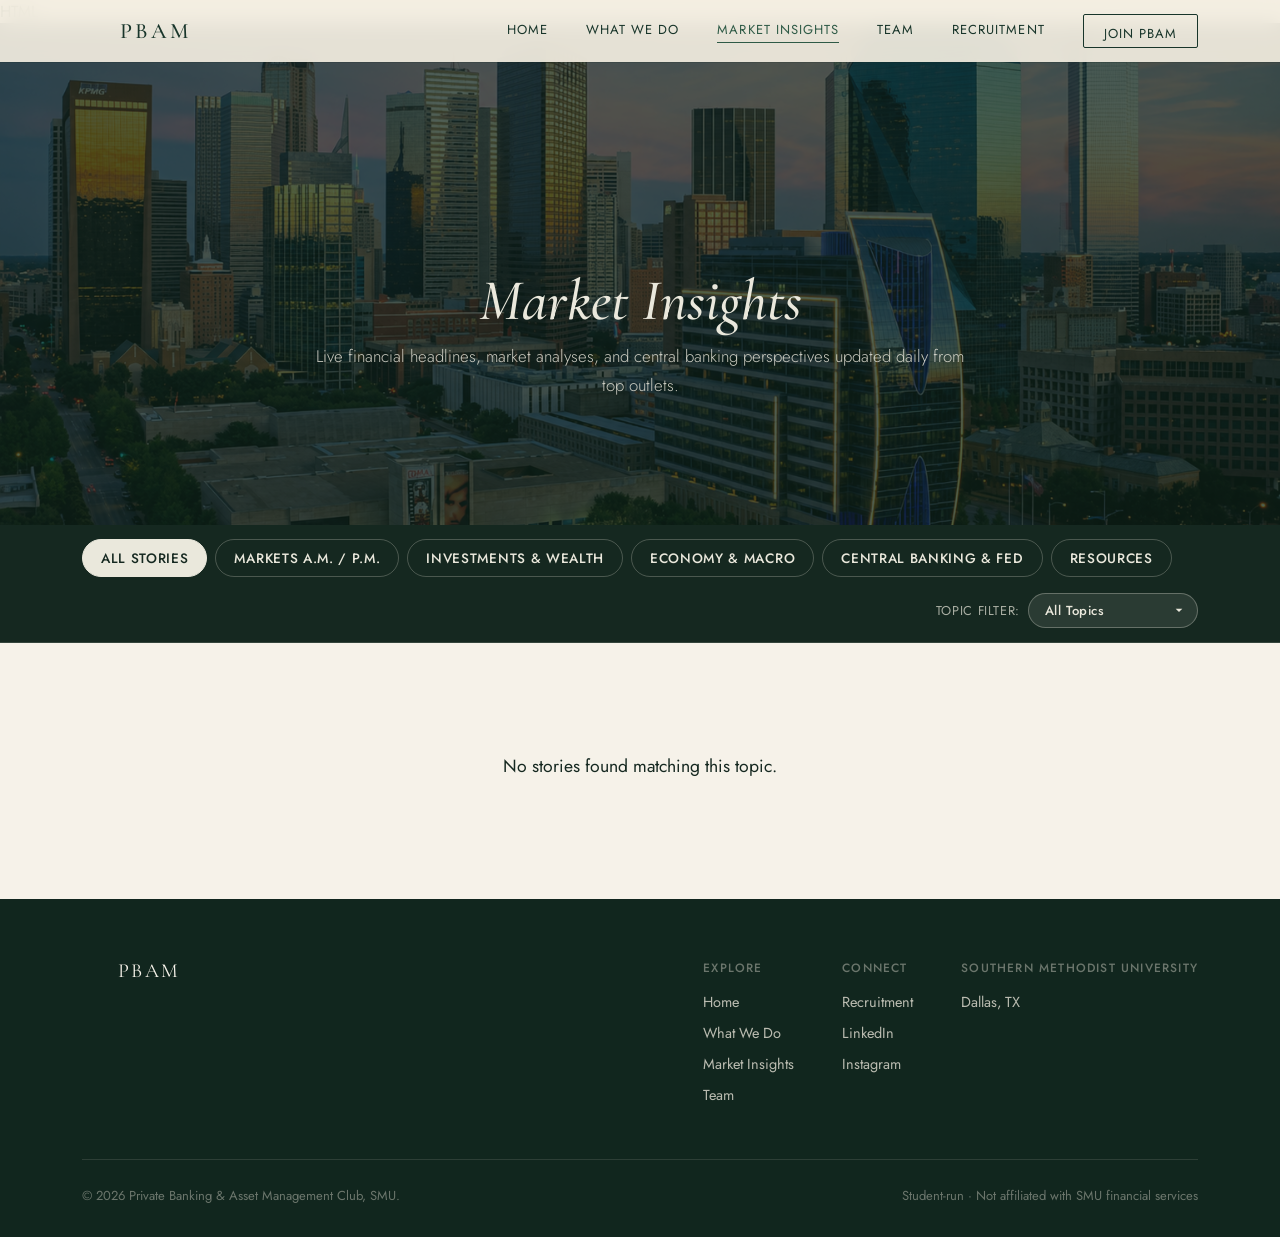
==== commit 02ed760c: "Second Draft" ====
--- a/market-insights.html
+++ b/market-insights.html
@@ -1,3 +1,4 @@
+HTML
 <!DOCTYPE html>
 <html lang="en">
 <head>
@@ -252,6 +253,105 @@
     grid-column: 1 / -1;
   }
 
+  /* RESOURCE CARD STYLING */
+  .resource-card {
+    background-color: #ffffff;
+    border: 1px solid rgba(21, 40, 32, 0.12);
+    border-radius: 4px;
+    padding: 26px;
+    display: flex;
+    flex-direction: column;
+    justify-content: space-between;
+    transition: transform 0.25s ease, box-shadow 0.25s ease;
+  }
+
+  .resource-card:hover {
+    transform: translateY(-4px);
+    box-shadow: 0 12px 24px rgba(21, 40, 32, 0.08);
+  }
+
+  .resource-header-row {
+    display: flex;
+    justify-content: space-between;
+    align-items: flex-start;
+    gap: 12px;
+    margin-bottom: 16px;
+  }
+
+  .resource-title {
+    font-family: 'Cormorant Garamond', serif;
+    font-size: 1.45rem;
+    line-height: 1.25;
+    font-weight: 600;
+    color: #152820;
+    margin: 0;
+  }
+
+  .resource-type-badge {
+    font-size: 0.68rem;
+    font-weight: 600;
+    text-transform: uppercase;
+    padding: 3px 10px;
+    border-radius: 3px;
+    letter-spacing: 0.05em;
+    white-space: nowrap;
+    flex-shrink: 0;
+  }
+
+  .badge-podcast {
+    background-color: rgba(21, 40, 32, 0.08);
+    color: #152820;
+  }
+
+  .badge-book {
+    background-color: #152820;
+    color: #EAE8DC;
+  }
+
+  .resource-image-wrapper {
+    width: 100%;
+    margin-bottom: 16px;
+    overflow: hidden;
+    border-radius: 4px;
+    background-color: #f7f7f7;
+    display: flex;
+    align-items: center;
+    justify-content: center;
+  }
+
+  .resource-image {
+    width: 100%;
+    height: 320px;
+    object-fit: cover;
+    display: block;
+  }
+
+  .resource-desc {
+    font-size: 0.92rem;
+    line-height: 1.5;
+    color: #4a5568;
+    margin-bottom: 20px;
+  }
+
+  .resource-action-link {
+    display: inline-flex;
+    align-items: center;
+    gap: 6px;
+    font-size: 0.85rem;
+    font-weight: 600;
+    color: #152820;
+    text-decoration: none;
+    text-transform: uppercase;
+    letter-spacing: 0.05em;
+    border-top: 1px solid rgba(0,0,0,0.06);
+    padding-top: 14px;
+    margin-top: auto;
+  }
+
+  .resource-action-link:hover {
+    text-decoration: underline;
+  }
+
   /* ARTICLE POPUP MODAL STYLES */
   .modal-overlay {
     position: fixed;
@@ -457,12 +557,12 @@
         <button class="tab-btn" data-filter="markets">Markets A.M. / P.M.</button>
         <button class="tab-btn" data-filter="investment">Investments & Wealth</button>
         <button class="tab-btn" data-filter="economy">Economy & Macro</button>
-        <button class="tab-btn" data-filter="fed">Central Banking</button>
-        <button class="tab-btn" data-filter="economic-calendar">Economic Calendar</button>
+        <button class="tab-btn" data-filter="fed">Central Banking & Fed</button>
+        <button class="tab-btn" data-filter="resources">Resources</button>
       </div>
 
-      <div class="subfilter-container">
-        <span class="subfilter-label">Topic Filter:</span>
+      <div class="subfilter-container" id="subfilterWrapper">
+        <span class="subfilter-label" id="subfilterLabel">Topic Filter:</span>
         <select id="subtopicSelect" class="subfilter-select">
           <option value="all">All Topics</option>
         </select>
@@ -470,11 +570,17 @@
     </div>
   </div>
 
-  <!-- INSIGHTS FEED -->
+  <!-- INSIGHTS FEED & RESOURCES VIEW -->
   <section class="insights-section">
     <div class="wrap">
+      <!-- MAIN NEWS FEED -->
       <div id="news-feed" class="insights-grid">
         <div class="loading-state">Fetching live headlines...</div>
+      </div>
+
+      <!-- CURATED RESOURCES SECTION -->
+      <div id="resources-feed" class="insights-grid" style="display: none;">
+        <!-- Rendered dynamically via JavaScript below -->
       </div>
     </div>
   </section>
@@ -536,16 +642,34 @@
   </div>
 </footer>
 
-<!-- MULTI-SOURCE RSS FETCH ENGINE -->
+<!-- JavaScript Engine -->
 <script>
   let allArticles = [];
 
+  // CURATED RESOURCES LIST (8 PODCASTS & 4 BOOKS)
+  const CURATED_RESOURCES = [
+    // 8 PODCASTS
+    { type: 'podcast', title: 'Barrons Live', image: 'images/Barrons Live.png', link: 'https://podcasts.apple.com/us/podcast/barrons-live/id1523729084', description: 'Host: Barrons | Investing' },
+    { type: 'podcast', title: 'Exceptional Advisor', image: 'images/Exceptional Advisor.png', link: 'https://podcasts.apple.com/us/podcast/the-exceptional-advisor-podcast/id1436637266', description: 'Host: Investments & Wealth Institute | Financial Advising' },
+    { type: 'podcast', title: 'Stock Market Today', image: 'images/Stock Market Today.png', link: 'https://podcasts.apple.com/us/podcast/stock-market-today-with-ibd/id1685322096', description: 'Host: Investors Business | Investing' },
+    { type: 'podcast', title: 'The Markets', image: 'images/The Markets.png', link: 'https://podcasts.apple.com/us/podcast/the-markets/id1683802600', description: 'Host: Goldman Sachs | Financial Markets' },
+    { type: 'podcast', title: 'Bloomberg Intelligence', image: 'images/Bloomberg Intelligence.png', link: 'https://podcasts.apple.com/us/podcast/bloomberg-intelligence/id326301337', description: 'Host: Bloomberg | Business and Finance' },
+    { type: 'podcast', title: 'Thoughts On The Market', image: 'images/Thoughts On The Market.png', link: 'https://podcasts.apple.com/us/podcast/thoughts-on-the-market/id1466686717', description: 'Host: Morgan Stanley | Financial Markets' },
+    { type: 'podcast', title: 'Schwab Market', image: 'images/Schwab Market Update.png', link: 'https://podcasts.apple.com/us/podcast/schwab-market-update-audio/id1421968445', description: 'Host: Charles SchwabFinancial Markets' },
+    { type: 'podcast', title: 'Wall Street Breakfast', image: 'images/Wall Street Breakfast.png', link: 'https://podcasts.apple.com/us/podcast/wall-street-breakfast/id1358381502', description: 'Host: Seeking Alpha | Business and Finance' },
+
+    // 4 BOOKS
+    { type: 'book', title: 'Book Title 1', image: '', link: '#', description: 'Add book author, key topics, and overview here.' },
+    { type: 'book', title: 'Book Title 2', image: '', link: '#', description: 'Add book author, key topics, and overview here.' },
+    { type: 'book', title: 'Book Title 3', image: '', link: '#', description: 'Add book author, key topics, and overview here.' },
+    { type: 'book', title: 'Book Title 4', image: '', link: '#', description: 'Add book author, key topics, and overview here.' }
+  ];
+
   // Per-Tab Rolling Window Configuration (in Days)
   const TAB_ROLLING_WINDOWS = {
-    'investment': 7,          // Investment & Wealth: 7 days
-    'economy': 14,            // Economy & Macro: 14 days
-    'fed': 14,                // Central Banks & Fed: 14 days
-    'economic-calendar': 30   // Economic Calendar: 30 days
+    'investment': 7,    // Investment & Wealth: 7 days
+    'economy': 14,      // Economy & Macro: 14 days
+    'fed': 14           // Central Banks & Fed: 14 days
   };
 
   const FEEDS = [
@@ -662,9 +786,8 @@
     });
   }
 
-  // Filter out articles that exceed a tab's rolling window
   function isWithinTabRollingWindow(pubDate, topic) {
-    if (topic === 'markets') return true; // Handled by Markets AM/PM today-start rule
+    if (topic === 'markets') return true;
 
     const windowDays = TAB_ROLLING_WINDOWS[topic];
     if (!windowDays) return true;
@@ -706,23 +829,17 @@
           const contentLower = (item.fullContent || item.description || '').toLowerCase();
           const authorLower = (item.author || '').toLowerCase();
 
-          // Explicitly remove "Inflation Break"
           if (titleLower.includes('inflation break')) return;
 
-          // Filter out spam/system actions
           const isActionRequired = ACTION_REQUIRED_KEYWORDS.some(k => titleLower.includes(k) || contentLower.includes(k));
           if (isActionRequired) return;
 
-          // Filter out political articles
           const isPolitical = POLITICAL_KEYWORDS.some(keyword => titleLower.includes(keyword));
           if (isPolitical) return;
 
-          // Apply Rolling Window Logic per Tab
           if (feed.topic === 'markets') {
-            // Markets AM/PM retains strict "Today Onward" rule
             if (validDate < todayStart) return;
           } else {
-            // Standard tabs check their respective rolling windows
             if (!isWithinTabRollingWindow(validDate, feed.topic)) return;
           }
 
@@ -740,7 +857,6 @@
           let externalLink = item.link || 'https://www.cnbc.com';
           let sourceName = feed.source;
 
-          // Dynamic Routing for CNBC Zapier Feed
           if (feed.isZapierCnbc) {
             sourceName = 'CNBC';
             const combinedText = `${titleLower} ${contentLower} ${authorLower}`;
@@ -759,11 +875,10 @@
             } else if (isCramerOrCnbc) {
               badgeTopic = 'Equities';
             } else {
-              badgeTopic = 'Equities'; // Default fallback
+              badgeTopic = 'Equities';
             }
           }
 
-          // Dynamic Routing for WSJ Markets Feed
           if (feed.isZapierMarkets && validDate) {
             const hour = validDate.getHours();
             if (hour >= 3 && hour < 12) {
@@ -795,154 +910,204 @@
     });
 
     await Promise.all(fetchPromises);
-
     allArticles.sort((a, b) => b.date - a.date);
 
-    if (allArticles.length === 0) {
-      renderFallbackArticles();
+    updateSubtopicDropdown('all');
+    renderArticles('all', 'all');
+  }
+
+  function updateSubtopicDropdown(filterCategory) {
+    const label = document.getElementById('subfilterLabel');
+    const select = document.getElementById('subtopicSelect');
+
+    select.innerHTML = '';
+
+    if (filterCategory === 'resources') {
+      label.textContent = 'Resource Type:';
+      select.innerHTML = `
+        <option value="all">All Resources</option>
+        <option value="podcast">Podcasts</option>
+        <option value="book">Books</option>
+      `;
     } else {
-      updateSubtopicDropdown('all');
-      renderArticles('all', 'all');
+      label.textContent = 'Topic Filter:';
+      const optionAll = document.createElement('option');
+      optionAll.value = 'all';
+      optionAll.textContent = 'All Topics';
+      select.appendChild(optionAll);
+
+      const categoryArticles = filterCategory === 'all'
+        ? allArticles
+        : allArticles.filter(a => a.topic === filterCategory);
+
+      const uniqueTopics = [...new Set(categoryArticles.map(a => a.badgeTopic))].sort();
+
+      uniqueTopics.forEach(topic => {
+        const option = document.createElement('option');
+        option.value = topic;
+        option.textContent = topic;
+        select.appendChild(option);
+      });
     }
   }
 
-  function updateSubtopicDropdown(filterCategory) {
-    const select = document.getElementById('subtopicSelect');
-    select.innerHTML = '<option value="all">All Topics</option>';
-
-    const categoryArticles = filterCategory === 'all'
-      ? allArticles
-      : allArticles.filter(a => a.topic === filterCategory);
-
-    const uniqueTopics = [...new Set(categoryArticles.map(a => a.badgeTopic))].sort();
-
-    uniqueTopics.forEach(topic => {
-      const option = document.createElement('option');
-      option.value = topic;
-      option.textContent = topic;
-      select.appendChild(option);
-    });
-  }
-
-  function renderArticles(filterCategory, filterSubtopic = 'all') {
-    const feedContainer = document.getElementById('news-feed');
-    feedContainer.innerHTML = '';
-
-    let filtered = filterCategory === 'all' 
-      ? allArticles 
-      : allArticles.filter(a => a.topic === filterCategory);
-
-    if (filterSubtopic !== 'all') {
-      filtered = filtered.filter(a => a.badgeTopic === filterSubtopic);
-    }
+  function renderResources(filterType = 'all') {
+    const resourcesContainer = document.getElementById('resources-feed');
+    resourcesContainer.innerHTML = '';
+
+    const filtered = filterType === 'all' 
+      ? CURATED_RESOURCES 
+      : CURATED_RESOURCES.filter(r => r.type === filterType);
 
     if (filtered.length === 0) {
-      feedContainer.innerHTML = '<div class="loading-state">No stories found matching this topic filter.</div>';
+      resourcesContainer.innerHTML = '<div class="loading-state">No resources found for this filter.</div>';
       return;
     }
 
-    filtered.forEach((item) => {
+    filtered.forEach(res => {
+      const card = document.createElement('div');
+      card.className = 'resource-card';
+
+      const isPodcast = res.type === 'podcast';
+      const badgeClass = isPodcast ? 'badge-podcast' : 'badge-book';
+      const actionText = isPodcast ? 'Listen Podcast &rarr;' : 'View Book &rarr;';
+      const imageHtml = res.image ? `
+        <div class="resource-image-wrapper">
+          <img src="${res.image}" alt="${res.title}" class="resource-image">
+        </div>
+      ` : '';
+
+      card.innerHTML = `
+        <div>
+          <div class="resource-header-row">
+            <h3 class="resource-title">${res.title}</h3>
+            <span class="resource-type-badge ${badgeClass}">${res.type}</span>
+          </div>
+          ${imageHtml}
+          <p class="resource-desc">${res.description}</p>
+        </div>
+        <a href="${res.link}" target="_blank" rel="noopener noreferrer" class="resource-action-link">${actionText}</a>
+      `;
+
+      resourcesContainer.appendChild(card);
+    });
+  }
+
+  function renderArticles(primaryCategory = 'all', subTopic = 'all') {
+    const newsContainer = document.getElementById('news-feed');
+    const resourcesContainer = document.getElementById('resources-feed');
+
+    if (primaryCategory === 'resources') {
+      newsContainer.style.display = 'none';
+      resourcesContainer.style.display = 'grid';
+      renderResources(subTopic);
+      return;
+    }
+
+    newsContainer.style.display = 'grid';
+    resourcesContainer.style.display = 'none';
+    newsContainer.innerHTML = '';
+
+    let filtered = primaryCategory === 'all' 
+      ? allArticles 
+      : allArticles.filter(a => a.topic === primaryCategory);
+
+    if (subTopic !== 'all') {
+      filtered = filtered.filter(a => a.badgeTopic === subTopic);
+    }
+
+    if (filtered.length === 0) {
+      newsContainer.innerHTML = '<div class="loading-state">No stories found matching this topic.</div>';
+      return;
+    }
+
+    filtered.forEach(article => {
       const card = document.createElement('div');
       card.className = 'insight-card';
 
       card.innerHTML = `
         <div>
           <div class="insight-badge-row">
-            <span class="insight-source">${item.source}</span>
-            <span class="insight-category">${item.badgeTopic}</span>
+            <span class="insight-source">${article.source}</span>
+            <span class="insight-category">${article.badgeTopic}</span>
           </div>
-          <div class="insight-title">${item.title}</div>
-          <div class="insight-snippet">${item.snippet}</div>
+          <h3 class="insight-title">${article.title}</h3>
+          <p class="insight-snippet">${article.snippet}</p>
         </div>
         <div class="insight-meta">
-          <span>${item.dateStr}</span>
+          <span>${article.dateStr}</span>
           <span class="insight-link">Read Story &rarr;</span>
         </div>
       `;
 
-      card.addEventListener('click', () => openArticleModal(item));
-      feedContainer.appendChild(card);
+      card.addEventListener('click', () => {
+        openModal(article);
+      });
+
+      newsContainer.appendChild(card);
     });
   }
 
-  function renderFallbackArticles() {
-    const now = new Date();
-    allArticles = [
-      { 
-        title: "Markets AM: Treasury Yields Hold Steady Ahead of Rate Guidance", 
-        link: "https://www.wsj.com/newsletters/markets-am?eafs_enabled=false", 
-        source: "Wall Street Journal", 
-        topic: "markets", 
-        badgeTopic: "Markets AM", 
-        date: now, 
-        dateStr: formatArticleDate(now, true), 
-        snippet: "U.S. equity futures fluctuated as investors parsed inflation metrics and bond market yields.",
-        fullContent: "U.S. equity futures fluctuated as investors parsed inflation metrics and bond market yields. Federal Reserve officials are closely watching upcoming CPI data to evaluate upcoming monetary policy options."
-      }
-    ];
-    updateSubtopicDropdown('all');
-    renderArticles('all', 'all');
-  }
-
-  /* MODAL CONTROL FUNCTIONS */
-  function openArticleModal(item) {
-    document.getElementById('modalSource').textContent = item.source;
-    document.getElementById('modalCategory').textContent = item.badgeTopic;
-    document.getElementById('modalTitle').textContent = item.title;
-    document.getElementById('modalDate').textContent = item.dateStr;
-    document.getElementById('modalSnippet').textContent = item.fullContent || item.snippet;
-    document.getElementById('modalExternalLink').href = item.link;
-
-    const modal = document.getElementById('articleModal');
+  // MODAL FUNCTIONS
+  const modal = document.getElementById('articleModal');
+  const modalCloseBtn = document.getElementById('modalCloseBtn');
+
+  function openModal(article) {
+    document.getElementById('modalSource').textContent = article.source;
+    document.getElementById('modalCategory').textContent = article.badgeTopic;
+    document.getElementById('modalTitle').textContent = article.title;
+    document.getElementById('modalDate').textContent = article.dateStr;
+    document.getElementById('modalSnippet').textContent = article.fullContent;
+
+    const externalBtn = document.getElementById('modalExternalLink');
+    externalBtn.href = article.link;
+
     modal.classList.add('active');
     modal.setAttribute('aria-hidden', 'false');
     document.body.style.overflow = 'hidden';
   }
 
-  function closeArticleModal() {
-    const modal = document.getElementById('articleModal');
-    if (modal) {
-      modal.classList.remove('active');
-      modal.setAttribute('aria-hidden', 'true');
-      document.body.style.overflow = '';
-    }
-  }
-
-  /* EVENT LISTENERS */
-  document.getElementById('modalCloseBtn').addEventListener('click', closeArticleModal);
-
-  document.getElementById('articleModal').addEventListener('click', (e) => {
-    if (e.target.id === 'articleModal') {
-      closeArticleModal();
+  function closeModal() {
+    modal.classList.remove('active');
+    modal.setAttribute('aria-hidden', 'true');
+    document.body.style.overflow = '';
+  }
+
+  modalCloseBtn.addEventListener('click', closeModal);
+  modal.addEventListener('click', (e) => {
+    if (e.target === modal) closeModal();
+  });
+
+  document.addEventListener('keydown', (e) => {
+    if (e.key === 'Escape' && modal.classList.contains('active')) {
+      closeModal();
     }
   });
 
-  document.addEventListener('keydown', (e) => {
-    if (e.key === 'Escape') {
-      closeArticleModal();
-    }
-  });
-
-  document.querySelectorAll('.tab-btn').forEach(btn => {
-    btn.addEventListener('click', (e) => {
-      document.querySelectorAll('.tab-btn').forEach(b => b.classList.remove('active'));
-      e.target.classList.add('active');
-      const categoryFilter = e.target.getAttribute('data-filter');
-      
-      updateSubtopicDropdown(categoryFilter);
-      renderArticles(categoryFilter, 'all');
+  // FILTER INTERACTION LISTENERS
+  const tabButtons = document.querySelectorAll('.tab-btn');
+  const subtopicSelect = document.getElementById('subtopicSelect');
+
+  tabButtons.forEach(btn => {
+    btn.addEventListener('click', () => {
+      tabButtons.forEach(b => b.classList.remove('active'));
+      btn.classList.add('active');
+
+      const category = btn.getAttribute('data-filter');
+      updateSubtopicDropdown(category);
+      renderArticles(category, 'all');
     });
   });
 
-  document.getElementById('subtopicSelect').addEventListener('change', (e) => {
+  subtopicSelect.addEventListener('change', (e) => {
     const activeTab = document.querySelector('.tab-btn.active').getAttribute('data-filter');
-    const selectedSubtopic = e.target.value;
-    renderArticles(activeTab, selectedSubtopic);
+    renderArticles(activeTab, e.target.value);
   });
 
-  document.addEventListener('DOMContentLoaded', loadAllFeeds);
+  // INITIALIZE APP
+  document.addEventListener('DOMContentLoaded', () => {
+    loadAllFeeds();
+  });
 </script>
-
-<script src="script.js"></script>
 </body>
 </html>
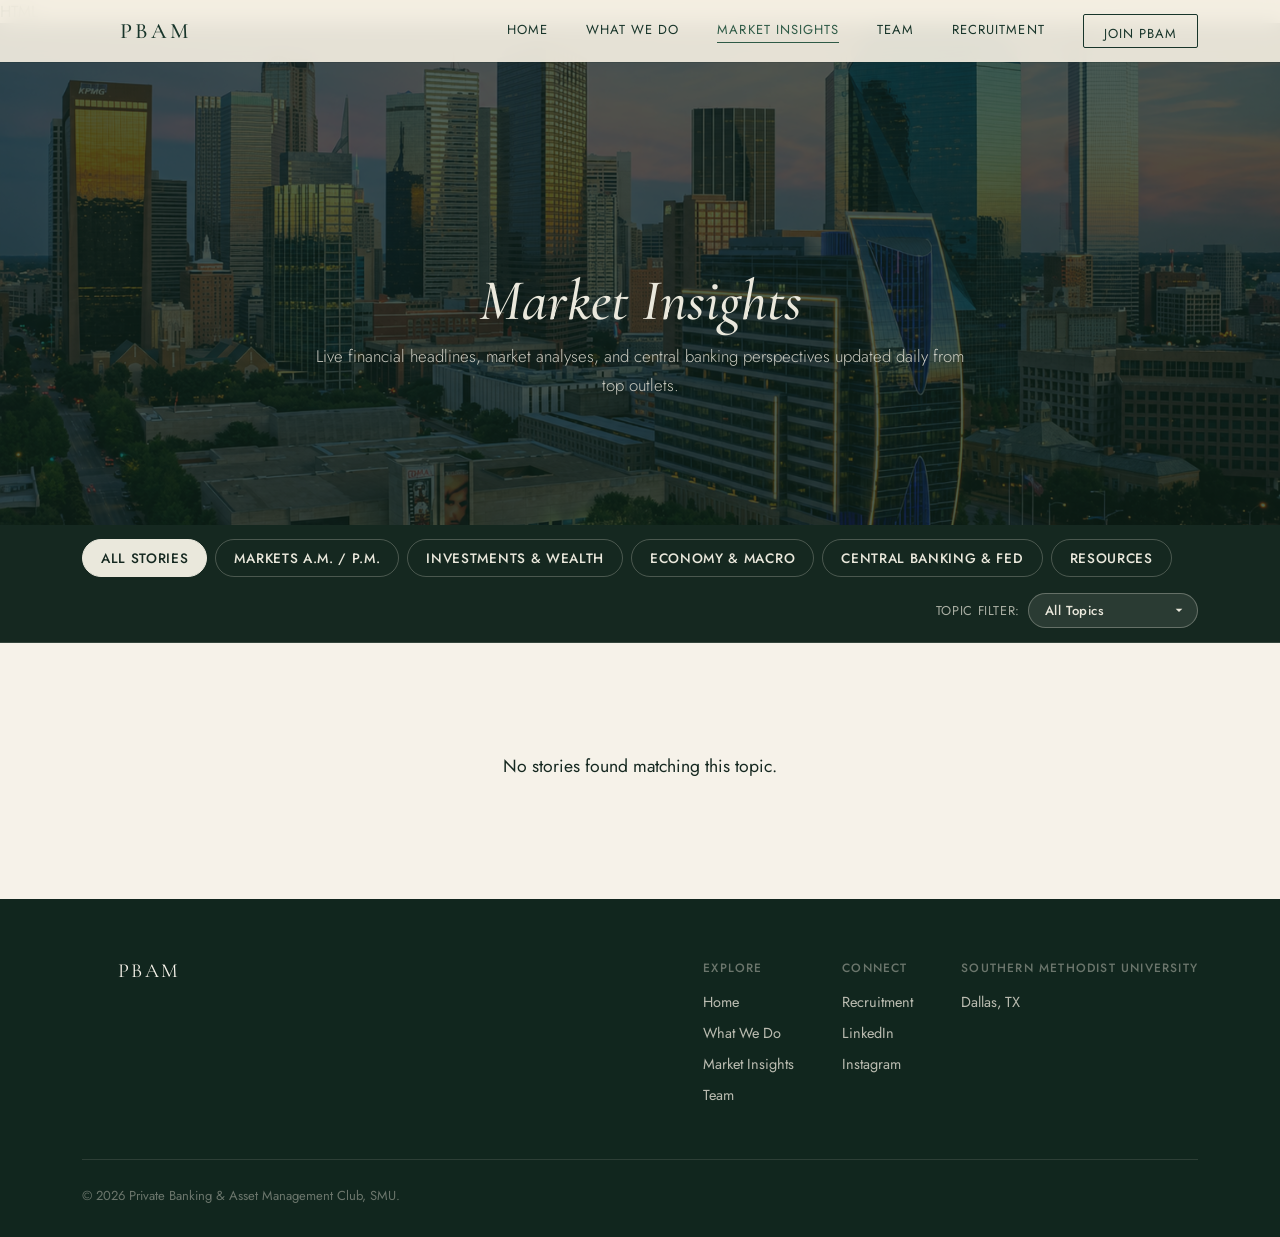
==== commit 688b2037: "Aug 13 Final Edits" ====
--- a/market-insights.html
+++ b/market-insights.html
@@ -637,7 +637,6 @@
     </div>
     <div class="foot-bottom">
       <span>&copy; 2026 Private Banking &amp; Asset Management Club, SMU.</span>
-      <span>Student-run &middot; Not affiliated with SMU financial services</span>
     </div>
   </div>
 </footer>
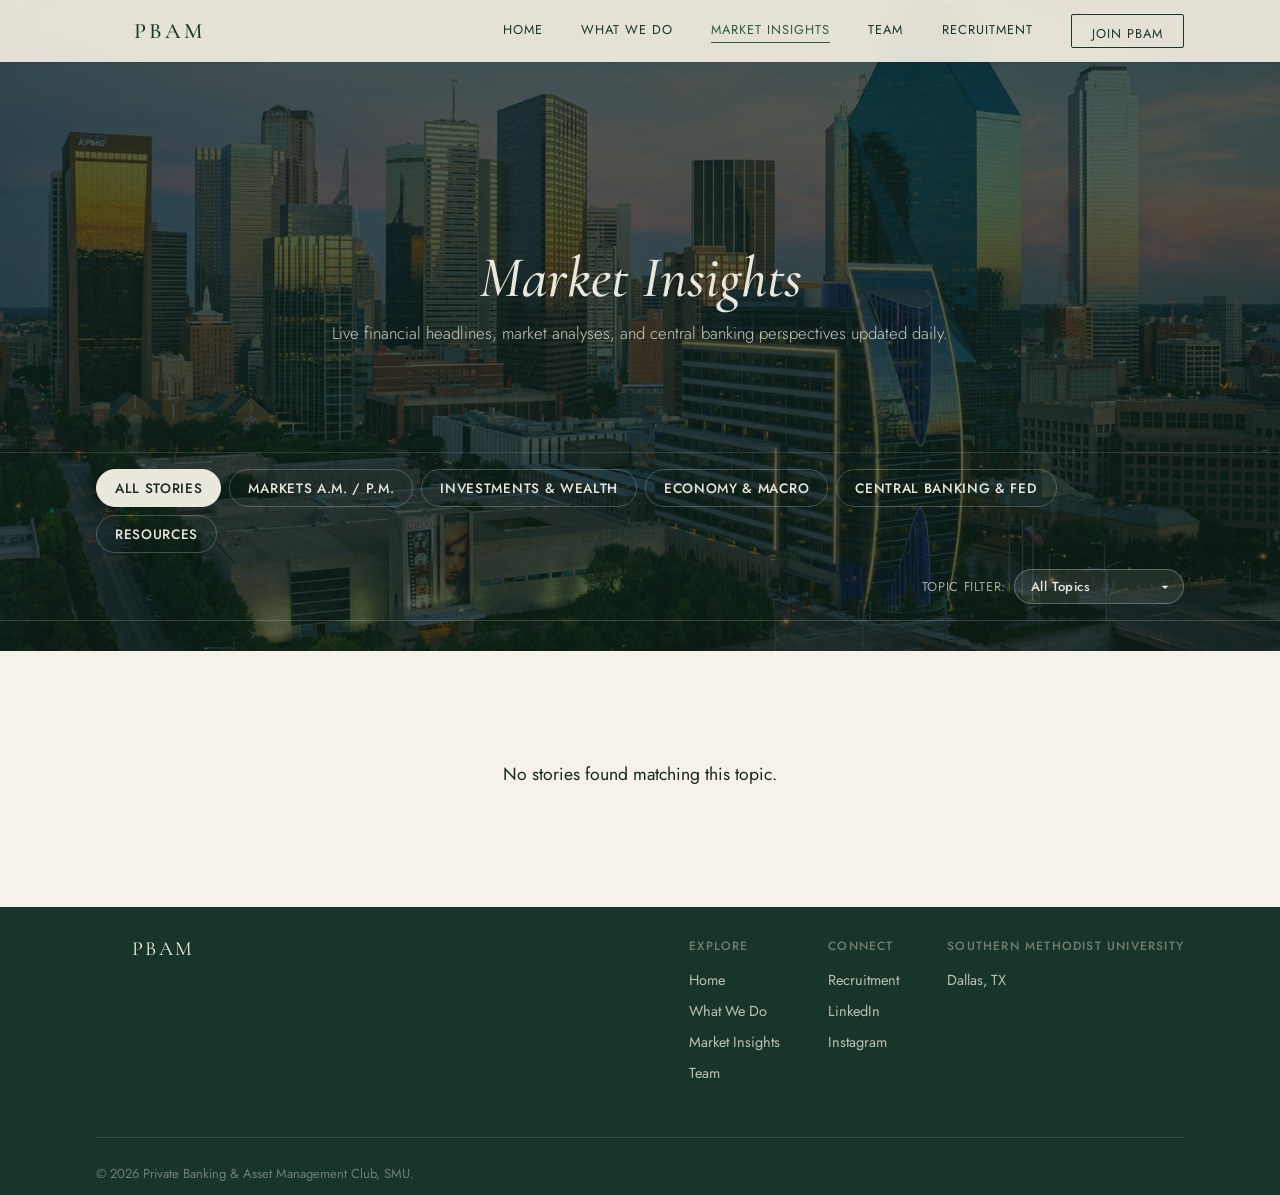
==== commit cc9dd4e9: "What We Do Final Draft" ====
--- a/market-insights.html
+++ b/market-insights.html
@@ -1,4 +1,3 @@
-HTML
 <!DOCTYPE html>
 <html lang="en">
 <head>
@@ -6,6 +5,7 @@
 <meta name="viewport" content="width=device-width, initial-scale=1.0">
 <title>Market Insights — PBAM SMU</title>
 <meta name="description" content="Latest financial headlines, market trends, and economic perspectives curated by PBAM.">
+<link rel="icon" type="image/png" href="images/PBAM-Logo.png">
 <link rel="preconnect" href="https://fonts.googleapis.com">
 <link rel="preconnect" href="https://fonts.gstatic.com" crossorigin>
 <link href="https://fonts.googleapis.com/css2?family=Cormorant+Garamond:ital,wght@0,400;0,500;0,600;1,400&family=Jost:wght@300;400;500;600&display=swap" rel="stylesheet">
@@ -21,8 +21,11 @@
     background-repeat: no-repeat !important;
     background-color: #152820 !important;
     overflow: hidden;
-    padding: 80px 0 60px 0 !important;
+    padding: 80px 0 30px 0 !important;
     text-align: center !important;
+    display: flex;
+    flex-direction: column;
+    justify-content: space-between;
   }
 
   .page-hero::before {
@@ -55,14 +58,15 @@
     font-size: 1.05rem;
   }
 
-  /* TOPIC TABS & SUB-FILTER BAR INLINE LAYOUT */
+  /* TOPIC TABS & SUB-FILTER BAR OVERLAYING HERO IMAGE */
   .filter-bar-section {
-    background-color: #152820;
-    border-bottom: 1px solid rgba(234, 232, 220, 0.15);
-    padding: 14px 0;
-    position: sticky;
-    top: 0;
-    z-index: 10;
+    background-color: transparent;
+    border-bottom: 1px solid rgba(234, 232, 220, 0.2);
+    border-top: 1px solid rgba(234, 232, 220, 0.15);
+    padding: 16px 0;
+    margin-top: 40px;
+    position: relative;
+    z-index: 2;
   }
 
   .filter-wrapper {
@@ -480,7 +484,7 @@
   }
 
   @media screen and (max-width: 768px) {
-    .page-hero { padding: 60px 0 40px 0 !important; }
+    .page-hero { padding: 60px 0 20px 0 !important; }
     .page-hero h1 { font-size: 2.2rem !important; }
     .filter-wrapper { flex-direction: column; align-items: stretch; gap: 12px; }
     .filter-tabs { justify-content: flex-start; overflow-x: auto; white-space: nowrap; padding-bottom: 6px; -webkit-overflow-scrolling: touch; }
@@ -541,34 +545,34 @@
 
 <main id="main">
 
-  <!-- PAGE HERO -->
+  <!-- PAGE HERO WITH INTEGRATED FILTER OVERLAY -->
   <section class="page-hero">
     <div class="wrap page-hero-inner">
       <h1>Market Insights</h1>
-      <p>Live financial headlines, market analyses, and central banking perspectives updated daily from top outlets.</p>
+      <p>Live financial headlines, market analyses, and central banking perspectives updated daily.</p>
+    </div>
+
+    <!-- TOPIC TABS & INLINE SUB-TOPIC FILTER BAR OVERLAY -->
+    <div class="filter-bar-section">
+      <div class="wrap filter-wrapper">
+        <div class="filter-tabs">
+          <button class="tab-btn active" data-filter="all">All Stories</button>
+          <button class="tab-btn" data-filter="markets">Markets A.M. / P.M.</button>
+          <button class="tab-btn" data-filter="investment">Investments & Wealth</button>
+          <button class="tab-btn" data-filter="economy">Economy & Macro</button>
+          <button class="tab-btn" data-filter="fed">Central Banking & Fed</button>
+          <button class="tab-btn" data-filter="resources">Resources</button>
+        </div>
+
+        <div class="subfilter-container" id="subfilterWrapper">
+          <span class="subfilter-label" id="subfilterLabel">Topic Filter:</span>
+          <select id="subtopicSelect" class="subfilter-select">
+            <option value="all">All Topics</option>
+          </select>
+        </div>
+      </div>
     </div>
   </section>
-
-  <!-- TOPIC TABS & INLINE SUB-TOPIC FILTER BAR -->
-  <div class="filter-bar-section">
-    <div class="wrap filter-wrapper">
-      <div class="filter-tabs">
-        <button class="tab-btn active" data-filter="all">All Stories</button>
-        <button class="tab-btn" data-filter="markets">Markets A.M. / P.M.</button>
-        <button class="tab-btn" data-filter="investment">Investments & Wealth</button>
-        <button class="tab-btn" data-filter="economy">Economy & Macro</button>
-        <button class="tab-btn" data-filter="fed">Central Banking & Fed</button>
-        <button class="tab-btn" data-filter="resources">Resources</button>
-      </div>
-
-      <div class="subfilter-container" id="subfilterWrapper">
-        <span class="subfilter-label" id="subfilterLabel">Topic Filter:</span>
-        <select id="subtopicSelect" class="subfilter-select">
-          <option value="all">All Topics</option>
-        </select>
-      </div>
-    </div>
-  </div>
 
   <!-- INSIGHTS FEED & RESOURCES VIEW -->
   <section class="insights-section">
--- a/styles.css
+++ b/styles.css
@@ -16,8 +16,12 @@
   --serif: 'Cormorant Garamond', serif;
   --sans: 'Jost', sans-serif;
 }
+
 *{margin:0;padding:0;box-sizing:border-box;}
-html{scroll-behavior:smooth;}
+html{
+  scroll-behavior:smooth;
+  font-size: 100%;
+}
 body{
   background:var(--cream);
   color:var(--ink);
@@ -26,20 +30,35 @@
   -webkit-font-smoothing:antialiased;
   overflow-x:hidden;
 }
+
 a{color:inherit;text-decoration:none;}
-img{max-width:100%;display:block;}
-.wrap{max-width:1180px;margin:0 auto;padding:0 32px;}
+img, svg, video {
+  max-width:100%;
+  height:auto;
+  display:block;
+}
+
+/* Fluid wrap padding */
+.wrap{
+  width: 90%;
+  max-width:1300px;
+  margin:0 auto;
+  padding:0 clamp(16px, 4vw, 32px);
+}
+
 .eyebrow{
   font-family:var(--sans);
-  font-size:12.5px;
+  font-size:clamp(11px, 1.2vw, 12.5px);
   letter-spacing:0.24em;
   text-transform:uppercase;
   font-weight:500;
   color:var(--forest);
 }
 .eyebrow.on-dark{color:var(--sage);}
+
 h1,h2,h3{font-family:var(--serif);font-weight:500;line-height:1.05;}
 :focus-visible{outline:2px solid var(--forest);outline-offset:3px;}
+
 @media (prefers-reduced-motion: reduce){
   *{animation:none !important; transition:none !important;}
   html{scroll-behavior:auto;}
@@ -65,22 +84,17 @@
 /* ---------- Nav ---------- */
 header{
   position:fixed;top:0;left:0;right:0;z-index:100;
-  padding:22px 0;
+  padding: clamp(14px, 2vw, 22px) 0;
   transition:background .4s ease, padding .4s ease, box-shadow .4s ease;
 }
-header.scrolled{
-  background:rgba(243,238,225,0.92);
-  backdrop-filter:blur(10px);
-  padding:14px 0;
-  box-shadow:0 1px 0 var(--line);
-}
-/* Inner pages (no full dark hero under the nav) start "scrolled" */
+header.scrolled,
 header.static-light{
   background:rgba(243,238,225,0.92);
   backdrop-filter:blur(10px);
   padding:14px 0;
   box-shadow:0 1px 0 var(--line);
 }
+
 header.static-light .brand,
 header.static-light .nav-links a,
 header.static-light .nav-cta{color:var(--ink);}
@@ -91,11 +105,16 @@
 .brand{display:flex;align-items:center;gap:12px;color:var(--cream);transition:color .4s ease;}
 header.scrolled .brand{color:var(--ink);}
 .brand .col-mark{width:26px;height:26px;}
-.brand-name{font-family:var(--serif);font-size:22px;letter-spacing:0.14em;font-weight:500;}
-.nav-links{display:flex;gap:38px;align-items:center;}
+.brand-name{font-family:var(--serif);font-size:clamp(18px, 2.2vw, 22px);letter-spacing:0.14em;font-weight:500;}
+
+.nav-links{display:flex;gap:clamp(16px, 3vw, 38px);align-items:center;}
 .nav-links a{
-  font-size:13px;letter-spacing:0.08em;text-transform:uppercase;
-  color:var(--cream);position:relative;padding-bottom:4px;
+  font-size:clamp(11px, 1vw, 13px);
+  letter-spacing:0.08em;
+  text-transform:uppercase;
+  color:var(--cream);
+  position:relative;
+  padding-bottom:4px;
   transition:color .4s ease;
 }
 header.scrolled .nav-links a{color:var(--ink);}
@@ -108,6 +127,7 @@
 .nav-links a[aria-current="page"]{color:var(--sage);}
 header.scrolled .nav-links a[aria-current="page"],
 header.static-light .nav-links a[aria-current="page"]{color:var(--forest);}
+
 .nav-cta{
   border:1px solid var(--cream);padding:9px 20px;border-radius:2px;
   font-size:12px;letter-spacing:0.1em;text-transform:uppercase;
@@ -125,22 +145,25 @@
 }
 .hero-cols{position:absolute;inset:0;display:flex;justify-content:space-between;opacity:0.5;pointer-events:none;}
 .hero-cols svg{height:100%;width:auto;color:var(--sage);opacity:0.14;}
-.hero-inner{position:relative;z-index:2;padding:180px 0 120px;}
+.hero-inner{
+  position:relative;z-index:2;
+  padding: clamp(120px, 18vw, 180px) 0 clamp(60px, 10vw, 120px);
+}
 .hero .eyebrow{margin-bottom:22px;display:flex;align-items:center;gap:12px;}
 .hero .eyebrow .rule{width:34px;height:1px;background:var(--sage);display:inline-block;}
-.hero h1{font-size:clamp(42px,6.2vw,84px);max-width:920px;color:var(--cream);}
+.hero h1{font-size:clamp(32px, 6.2vw, 84px);max-width:920px;color:var(--cream);}
 .hero h1 em{font-style:italic;color:var(--sage);}
-.hero-sub{max-width:560px;margin-top:30px;font-size:17px;line-height:1.75;color:rgba(243,238,225,0.78);font-weight:300;}
+.hero-sub{max-width:560px;margin-top:30px;font-size:clamp(15px, 1.5vw, 17px);line-height:1.75;color:rgba(243,238,225,0.78);font-weight:300;}
 .hero-actions{display:flex;gap:18px;margin-top:44px;flex-wrap:wrap;}
 .hero-base{position:absolute;bottom:0;left:0;right:0;height:1px;background:linear-gradient(90deg, transparent, var(--line-light), transparent);}
 
 /* ---------- Small hero (inner pages) ---------- */
 .page-hero{background:var(--ink);color:var(--cream);position:relative;overflow:hidden;}
-.page-hero-inner{position:relative;z-index:2;padding:168px 0 64px;}
+.page-hero-inner{position:relative;z-index:2;padding:clamp(120px, 15vw, 168px) 0 clamp(40px, 6vw, 64px);}
 .page-hero .eyebrow{margin-bottom:16px;display:flex;align-items:center;gap:12px;}
 .page-hero .eyebrow .rule{width:34px;height:1px;background:var(--sage);display:inline-block;}
-.page-hero h1{font-size:clamp(34px,5vw,58px);color:var(--cream);max-width:20ch;}
-.page-hero p{max-width:56ch;margin-top:18px;font-size:16px;line-height:1.75;color:rgba(243,238,225,0.72);font-weight:300;}
+.page-hero h1{font-size:clamp(28px, 5vw, 58px);color:var(--cream);max-width:20ch;}
+.page-hero p{max-width:56ch;margin-top:18px;font-size:clamp(14px, 1.4vw, 16px);line-height:1.75;color:rgba(243,238,225,0.72);font-weight:300;}
 .page-hero .col-mark{position:absolute;right:-40px;top:50%;transform:translateY(-50%);width:280px;height:280px;color:var(--sage);opacity:0.08;pointer-events:none;}
 
 /* ---------- Buttons ---------- */
@@ -157,18 +180,23 @@
 .btn-outline-dark:hover{background:var(--ink);color:var(--cream);}
 
 /* ---------- Section scaffolding ---------- */
-section{padding:130px 0;position:relative;}
-section.tight{padding:90px 0;}
+section{padding:clamp(60px, 10vw, 130px) 0;position:relative;}
+section.tight{padding:clamp(40px, 7vw, 90px) 0;}
 section.flush-top{padding-top:56px;}
-.section-head{max-width:640px;margin-bottom:64px;}
+.section-head{max-width:640px;margin-bottom:clamp(32px, 5vw, 64px);}
 .section-head .eyebrow{margin-bottom:18px;}
-.section-head h2{font-size:clamp(32px,4vw,48px);}
-.section-head p{margin-top:20px;font-size:16px;line-height:1.75;color:rgba(21,40,32,0.68);font-weight:300;}
+.section-head h2{font-size:clamp(26px, 4vw, 48px);}
+.section-head p{margin-top:20px;font-size:clamp(14px, 1.4vw, 16px);line-height:1.75;color:rgba(21,40,32,0.68);font-weight:300;}
 .section-head.centered{margin-left:auto;margin-right:auto;text-align:center;}
 
 /* ---------- About / overview ---------- */
 .about{background:var(--cream);}
-.about-grid{display:grid;grid-template-columns:1fr 1fr;gap:70px;align-items:start;}
+.about-grid{
+  display:grid;
+  grid-template-columns: repeat(auto-fit, minmax(280px, 1fr));
+  gap:clamp(32px, 6vw, 70px);
+  align-items:start;
+}
 .about-figure{
   position:relative;background:var(--forest) url("images/dallas-skyline.jpg") center/cover no-repeat;aspect-ratio:4/5;border-radius:2px;
   display:flex;align-items:center;justify-content:center;overflow:hidden;
@@ -179,39 +207,43 @@
   background:radial-gradient(120% 120% at 20% 15%, rgba(0,0,0,0.28), transparent 60%);
 }
 .about-copy .eyebrow{margin-bottom:20px;}
-.about-copy h2{font-size:clamp(28px,3.4vw,40px);margin-bottom:26px;}
-.about-copy p{font-size:17px;line-height:1.85;color:rgba(21,40,32,0.72);font-weight:300;margin-bottom:20px;}
+.about-copy h2{font-size:clamp(24px, 3.4vw, 40px);margin-bottom:26px;}
+.about-copy p{font-size:clamp(15px, 1.5vw, 17px);line-height:1.85;color:rgba(21,40,32,0.72);font-weight:300;margin-bottom:20px;}
 .about-copy p.lede{
-  font-family:var(--serif);font-size:24px;font-style:italic;color:var(--ink);line-height:1.5;
+  font-family:var(--serif);font-size:clamp(18px, 2vw, 24px);font-style:italic;color:var(--ink);line-height:1.5;
   border-left:2px solid var(--forest);padding-left:22px;margin-bottom:30px;
 }
 
 /* ---------- Stat strip ---------- */
 .stats{
-  display:flex;flex-wrap:wrap;gap:40px;
+  display:flex;flex-wrap:wrap;gap:clamp(20px, 4vw, 40px);
   border-top:1px solid var(--line-light);border-bottom:1px solid var(--line-light);
   padding:36px 0;
 }
-.stat{flex:1 1 160px;}
-.stat .value{font-family:var(--serif);font-size:2.2rem;color:var(--cream);display:block;}
+.stat{flex:1 1 140px;}
+.stat .value{font-family:var(--serif);font-size:clamp(1.8rem, 3vw, 2.2rem);color:var(--cream);display:block;}
 .stat .label{font-size:0.76rem;letter-spacing:0.1em;text-transform:uppercase;color:var(--sage);}
 
 /* ---------- What we do / practice grid ---------- */
 .practice{background:var(--ink);color:var(--cream);}
 .practice .section-head p{color:rgba(243,238,225,0.68);}
 .practice-grid{
-  display:grid;grid-template-columns:repeat(3,1fr);gap:1px;
+  display:grid;
+  grid-template-columns: repeat(auto-fit, minmax(260px, 1fr));
+  gap:1px;
   background:var(--line-light);border:1px solid var(--line-light);
 }
-.practice-card{background:var(--ink);padding:48px 38px;transition:background .35s ease;}
+.practice-card{background:var(--ink);padding:clamp(28px, 4vw, 48px) clamp(20px, 3vw, 38px);transition:background .35s ease;}
 .practice-card:hover{background:var(--ink-2);}
 .practice-card .col-mark{width:30px;height:30px;color:var(--sage);margin-bottom:26px;}
-.practice-card h3{font-size:23px;margin-bottom:14px;color:var(--cream);}
+.practice-card h3{font-size:clamp(18px, 2vw, 23px);margin-bottom:14px;color:var(--cream);}
 .practice-card p{font-size:15px;line-height:1.75;color:rgba(243,238,225,0.62);font-weight:300;}
 
-/* ---------- Extra offerings (open-ended list, not "the only 3") ---------- */
+/* ---------- Extra offerings ---------- */
 .more-list{
-  display:grid;grid-template-columns:repeat(2,1fr);gap:1px;
+  display:grid;
+  grid-template-columns: repeat(auto-fit, minmax(280px, 1fr));
+  gap:1px;
   background:var(--line);border:1px solid var(--line);margin-top:1px;
 }
 .more-item{background:var(--cream);padding:26px 32px;display:flex;align-items:center;gap:16px;}
@@ -220,14 +252,18 @@
 
 /* ---------- Team ---------- */
 .team{background:var(--cream-2);}
-.team-grid{display:grid;grid-template-columns:repeat(4,1fr);gap:36px 28px;}
+.team-grid{
+  display:grid;
+  grid-template-columns: repeat(auto-fill, minmax(200px, 1fr));
+  gap:clamp(20px, 3vw, 36px) clamp(16px, 2.5vw, 28px);
+}
 .team-card{text-align:left;}
 .team-photo{
   aspect-ratio:3/3.6;background:var(--forest);border-radius:2px;
   position:relative;overflow:hidden;margin-bottom:18px;
 }
 .team-photo .col-mark{position:absolute;width:38%;top:50%;left:50%;transform:translate(-50%,-50%);color:rgba(243,238,225,0.5);}
-.team-name{font-family:var(--serif);font-size:20px;font-weight:600;}
+.team-name{font-family:var(--serif);font-size:clamp(17px, 1.8vw, 20px);font-weight:600;}
 .team-role{font-size:12px;letter-spacing:0.06em;text-transform:uppercase;color:var(--forest);margin-top:6px;}
 .team-note{
   margin-top:56px;padding:26px 30px;border:1px dashed var(--line);border-radius:2px;
@@ -251,7 +287,7 @@
 /* ---------- Placeholder panel (recruitment) ---------- */
 .placeholder-panel{
   border:1px dashed var(--line);border-radius:2px;
-  padding:70px 40px;text-align:center;max-width:680px;margin:0 auto;
+  padding:clamp(32px, 6vw, 70px) clamp(20px, 4vw, 40px);text-align:center;max-width:680px;margin:0 auto;
   background:var(--cream);
 }
 .placeholder-panel .col-mark{width:36px;height:36px;color:var(--forest);margin:0 auto 24px;opacity:0.7;}
@@ -259,7 +295,7 @@
 .placeholder-panel p{color:rgba(21,40,32,0.66);font-size:16px;line-height:1.75;font-weight:300;}
 
 /* ---------- Footer ---------- */
-footer{background:var(--ink-2);color:rgba(243,238,225,0.7);padding:60px 0 32px;}
+footer{background:#18352A;color:rgba(243,238,225,0.7);padding:30px 0 12px;}
 .foot-top{
   display:flex;justify-content:space-between;align-items:flex-start;
   padding-bottom:44px;border-bottom:1px solid rgba(243,238,225,0.12);
@@ -268,7 +304,7 @@
 .foot-brand{display:flex;align-items:center;gap:12px;color:var(--cream);}
 .foot-brand .col-mark{width:24px;height:24px;}
 .foot-brand-name{font-family:var(--serif);font-size:20px;letter-spacing:0.12em;}
-.foot-links{display:flex;gap:48px;flex-wrap:wrap;}
+.foot-links{display:flex;gap:clamp(24px, 4vw, 48px);flex-wrap:wrap;}
 .foot-col h4{font-size:12px;letter-spacing:0.1em;text-transform:uppercase;color:rgba(243,238,225,0.4);margin-bottom:14px;font-weight:500;}
 .foot-col a, .foot-col p{display:block;font-size:14.5px;margin-bottom:10px;color:rgba(243,238,225,0.75);}
 .foot-col a:hover{color:var(--sage);}
@@ -281,16 +317,8 @@
 .reveal{opacity:0;transform:translateY(22px);transition:opacity .8s ease, transform .8s ease;}
 .reveal.in{opacity:1;transform:translateY(0);}
 
-/* ---------- Responsive ---------- */
-@media (max-width:980px){
-  .about-grid{grid-template-columns:1fr;}
-  .practice-grid{grid-template-columns:1fr;}
-  .more-list{grid-template-columns:1fr;}
-  .team-grid{grid-template-columns:repeat(2,1fr);}
-  .page-hero .col-mark{display:none;}
-}
-@media (max-width:720px){
-  .wrap{padding:0 22px;}
+/* ---------- Mobile Drawer Navigation ---------- */
+@media (max-width:768px){
   .nav-links{
     position:fixed;top:0;right:0;height:100vh;width:78%;max-width:320px;
     background:var(--ink);flex-direction:column;justify-content:center;
@@ -306,10 +334,5 @@
   header.scrolled .nav-toggle span,
   header.static-light .nav-toggle span{background:var(--ink);}
   header.nav-open .nav-toggle span{background:var(--cream) !important;}
-  .hero-inner{padding:150px 0 90px;}
-  .page-hero-inner{padding:140px 0 56px;}
-  section{padding:90px 0;}
-  section.tight{padding:64px 0;}
-  .foot-top{flex-direction:column;}
-  .team-grid{grid-template-columns:1fr 1fr;gap:24px 18px;}
-}
+  .page-hero .col-mark{display:none;}
+}
